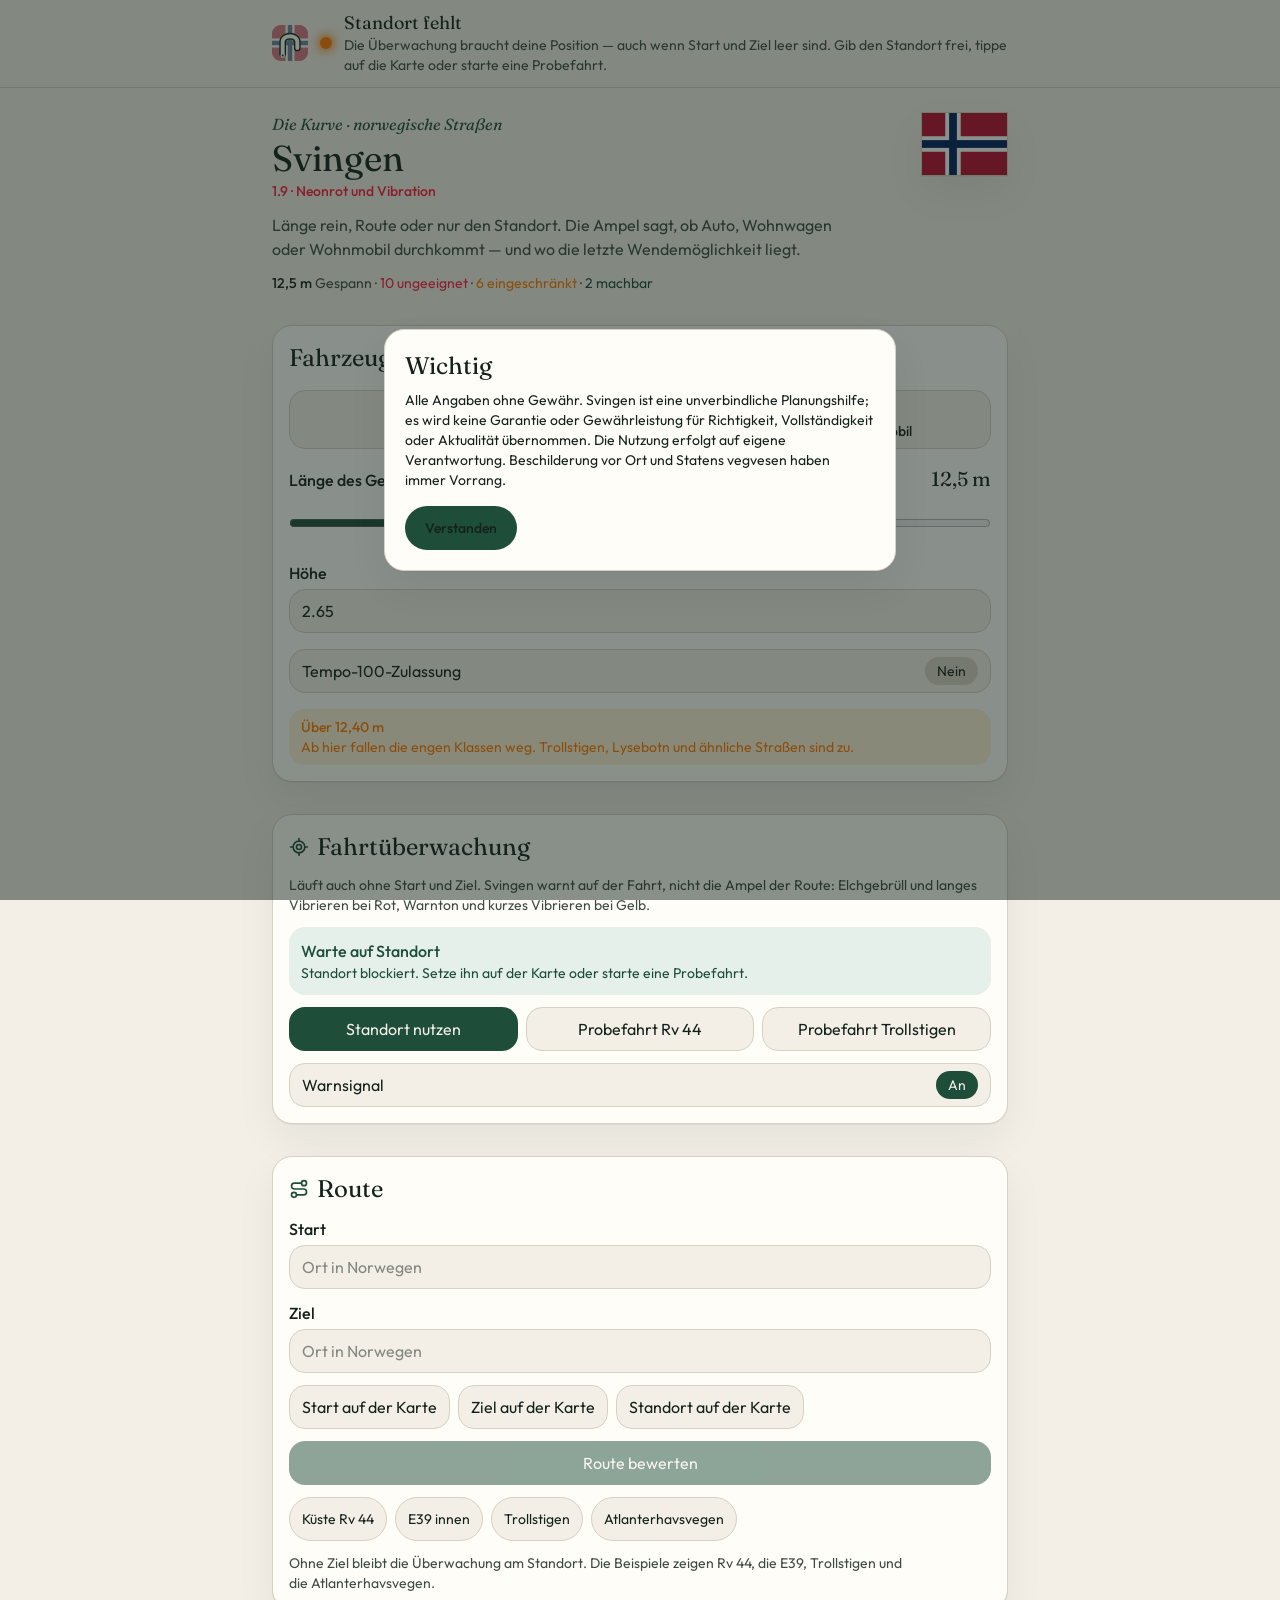
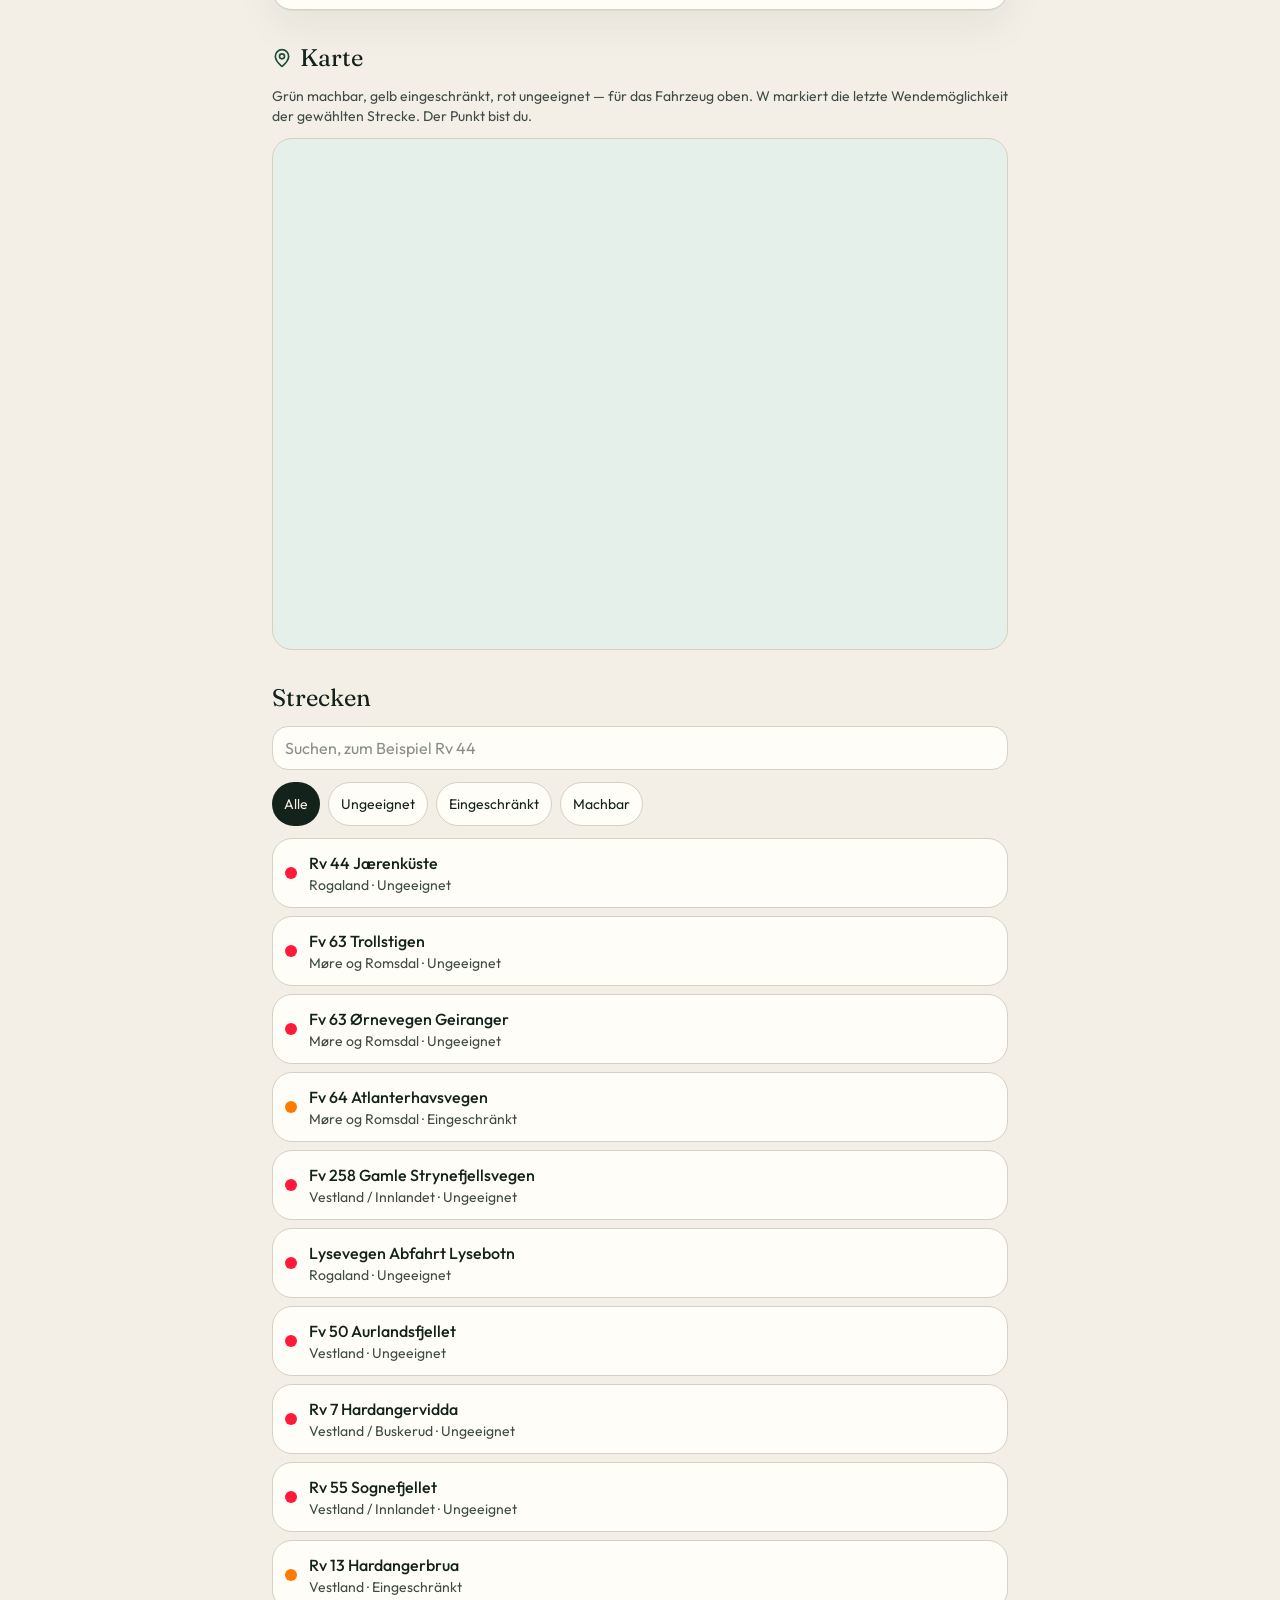
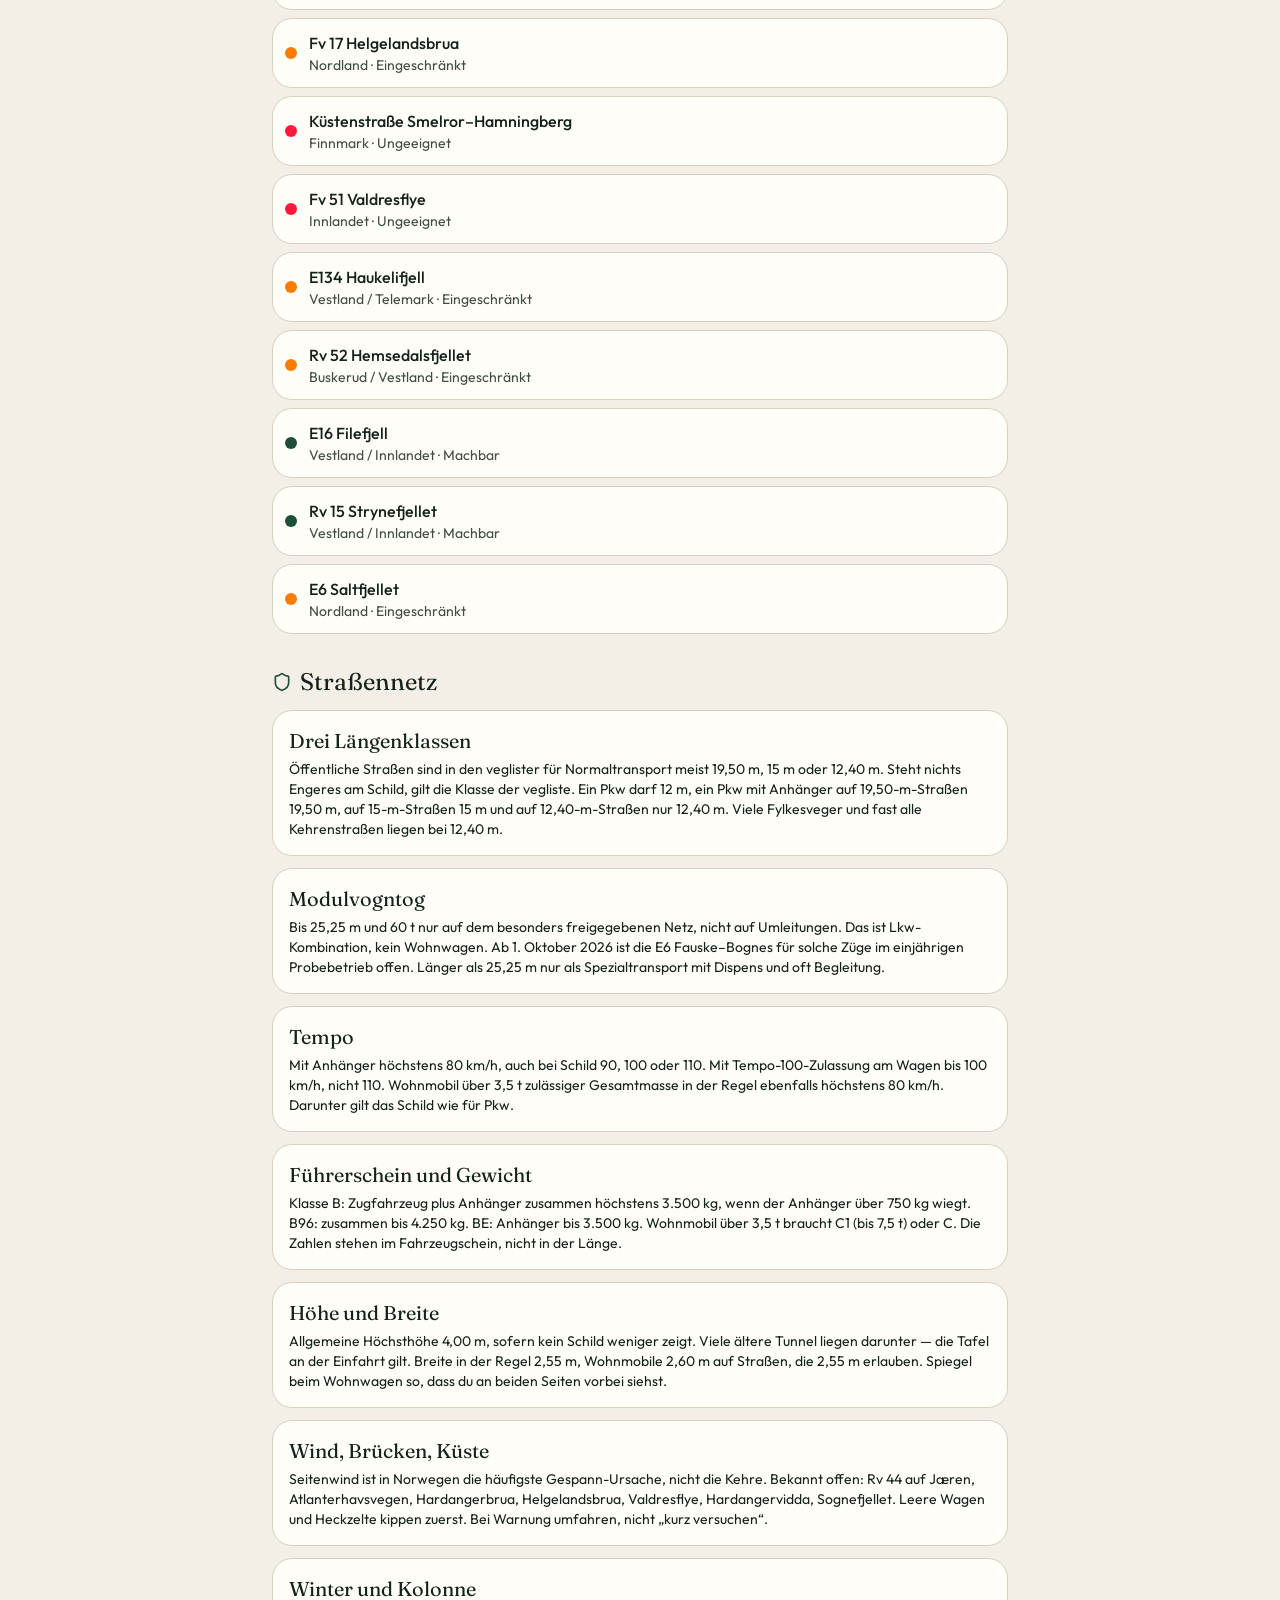
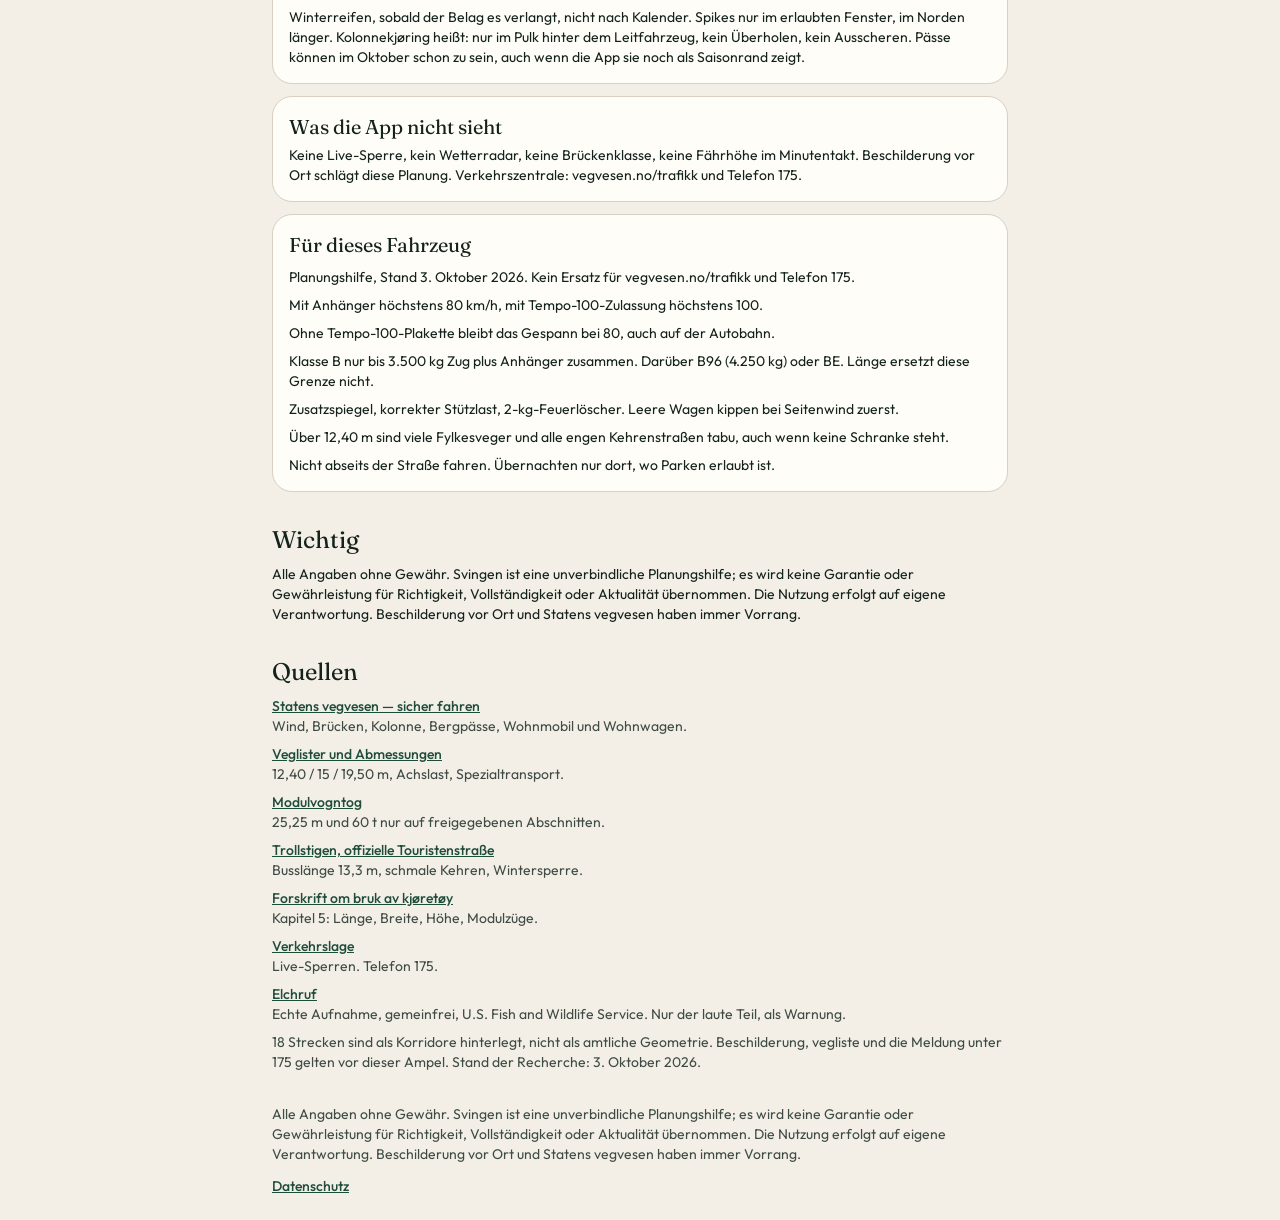
==== datenschutz/index.html @ a24d4e59 "Svingen web app mirror + assetlinks.json" ====
<!DOCTYPE html><html lang="de"><head><meta name="twitter:card" content="summary_large_image"><meta property="og:title" content="Svingen"><meta property="og:image" content="https://svingen.grok.me/og.jpg"><meta property="og:image:width" content="1200"><meta property="og:image:height" content="630"><meta charSet="utf-8"/><meta name="viewport" content="width=device-width, initial-scale=1, viewport-fit=cover"/><link rel="stylesheet" href="/assets/styles-BVD7fY9X.css" data-precedence="default"/><link rel="stylesheet" href="https://fonts.googleapis.com/css2?family=Fraunces:ital,opsz,wght@0,9..144,560;0,9..144,650;1,9..144,560&amp;family=Outfit:wght@400;500;600&amp;display=swap" data-precedence="default"/><title>Svingen — Norwegen mit Gespann</title><meta name="description" content="Machbarkeit, Sicherheit und letzte Wendemöglichkeit für Auto, Wohnwagen und Wohnmobil auf norwegischen Straßen."/><meta name="theme-color" content="#1e4d3a"/><meta name="mobile-web-app-capable" content="yes"/><meta name="apple-mobile-web-app-capable" content="yes"/><meta name="apple-mobile-web-app-title" content="Svingen"/><meta name="apple-mobile-web-app-status-bar-style" content="black-translucent"/><link rel="modulepreload" href="/assets/index-BoTQPSs4.js"/><link rel="modulepreload" href="/assets/rolldown-runtime-CbXtAM7H.js"/><link rel="modulepreload" href="/assets/datenschutz-B5nnrHVK.js"/><link rel="icon" type="image/svg+xml" href="/favicon.svg"/><link rel="manifest" href="/manifest.webmanifest"/><link rel="apple-touch-icon" href="/__grok/icon-180.png"/><link rel="preconnect" href="https://fonts.googleapis.com"/><link rel="preconnect" href="https://fonts.gstatic.com" crossorigin="anonymous"/><link rel="manifest" href="/__grok/manifest.webmanifest"><meta name="grok-project-id" content="01a1015c-43af-7f11-b6b1-55efab791518"><script src="https://grok.com/grok-app-builder/extensions.js" data-project-id="01a1015c-43af-7f11-b6b1-55efab791518" defer></script><meta property="grok:app_id" content="01a1015c-43af-7f11-b6b1-55efab791518"></head><body><!--$--><main class="mx-auto flex min-h-screen max-w-3xl flex-col gap-5 px-4 py-8 pb-[max(2rem,env(safe-area-inset-bottom))]"><p class="font-display text-spruce italic">Svingen</p><h1 class="font-display text-4xl">Datenschutz</h1><h2 class="font-display text-2xl">Verantwortlicher</h2><p>Martin Geffe<br/>An der Varreler Bäke 45a<br/>28259 Bremen<br/><a class="font-medium text-spruce underline" href="/cdn-cgi/l/email-protection#224f435a404b404750161662454f434b4e0c414d4f"><span class="__cf_email__" data-cfemail="7419150c161d1611064040341319151d185a171b19">[email&#160;protected]</span></a></p><h2 class="font-display text-2xl">Was verarbeitet wird</h2><p>Der Standort wird auf dem Gerät verarbeitet.</p><p>Beim Berechnen einer Route werden Start- und Zielkoordinaten an router.project-osrm.org gesendet. Suchbegriffe werden an nominatim.openstreetmap.org (OpenStreetMap Foundation) gesendet.</p><p>Kartenkacheln kommen von tile.openstreetmap.org, Schriften von Google Fonts. Das Hosting läuft über grok.me.</p><p>Einstellungen bleiben nur lokal im Browser. Ein Service Worker speichert App-Dateien für die Offline-Nutzung auf dem Gerät.</p><p>Es gibt keine Werbung und kein Tracking.</p><h2 class="font-display text-2xl">Deine Rechte</h2><p>Nach der DSGVO hast du ein Recht auf Auskunft und auf Löschung. Du kannst dich bei einer Aufsichtsbehörde beschweren.</p><section class="flex flex-col gap-2"><h2 class="font-display text-2xl">Wichtig</h2><p class="text-sm">Alle Angaben ohne Gewähr. Svingen ist eine unverbindliche Planungshilfe; es wird keine Garantie oder Gewährleistung für Richtigkeit, Vollständigkeit oder Aktualität übernommen. Die Nutzung erfolgt auf eigene Verantwortung. Beschilderung vor Ort und Statens vegvesen haben immer Vorrang.</p></section><p><a class="font-medium text-spruce underline" href="/">Zurück zu Svingen</a></p></main><!--/$--><footer class="mx-auto flex max-w-3xl flex-col gap-3 px-4 pt-2 pb-[max(1.5rem,env(safe-area-inset-bottom))]"><p class="text-sm text-muted">Alle Angaben ohne Gewähr. Svingen ist eine unverbindliche Planungshilfe; es wird keine Garantie oder Gewährleistung für Richtigkeit, Vollständigkeit oder Aktualität übernommen. Die Nutzung erfolgt auf eigene Verantwortung. Beschilderung vor Ort und Statens vegvesen haben immer Vorrang.</p><a class="text-sm font-medium text-spruce underline" href="/datenschutz">Datenschutz</a></footer><script data-cfasync="false" src="/cdn-cgi/scripts/5c5dd728/cloudflare-static/email-decode.min.js"></script><script data-tsr-stream-part="">(self.$R=self.$R||{})["tsr"]=[];self.$_TSR={h(){this.hydrated=!0,this.c()},e(){this.streamEnded=!0,this.c()},c(){this.hydrated&&this.streamEnded&&(delete self.$_TSR,delete self.$R.tsr)},p(e){this.initialized?e():this.buffer.push(e)},buffer:[]};$_TSR.router=($R=>$R[0]={manifest:$R[1]={routes:$R[2]={__root__:$R[3]={preloads:$R[4]=["/assets/index-BoTQPSs4.js","/assets/rolldown-runtime-CbXtAM7H.js"],scripts:$R[5]=[$R[6]={attrs:$R[7]={type:"module",async:!0,src:"/assets/index-BoTQPSs4.js"}}]},"/datenschutz":$R[8]={preloads:$R[9]=["/assets/datenschutz-B5nnrHVK.js"]}}},matches:$R[10]=[$R[11]={i:"__root__ ",u:1794748266990,s:"success",ssr:!0},$R[12]={i:" datenschutz datenschutz",u:1794748266990,s:"success",ssr:!0}]})($R["tsr"]);$_TSR.e();{let s=document.currentScript,p;while((p=s.previousElementSibling)&&p.hasAttribute('data-tsr-stream-part'))p.remove();s.remove()}</script><script type="module" async="" src="/assets/index-BoTQPSs4.js"></script><script>document.currentScript.remove();/*$tsr-stream-boundary*/</script></body></html>
---- assets/styles-BVD7fY9X.css ----
/*! tailwindcss v4.3.3 | MIT License | https://tailwindcss.com */
@layer properties{@supports (((-webkit-hyphens:none)) and (not (margin-trim:inline))) or ((-moz-orient:inline) and (not (color:rgb(from red r g b)))){*,:before,:after,::backdrop{--tw-scale-x:1;--tw-scale-y:1;--tw-scale-z:1;--tw-rotate-x:initial;--tw-rotate-y:initial;--tw-rotate-z:initial;--tw-skew-x:initial;--tw-skew-y:initial;--tw-space-y-reverse:0;--tw-border-style:solid;--tw-leading:initial;--tw-font-weight:initial;--tw-ordinal:initial;--tw-slashed-zero:initial;--tw-numeric-figure:initial;--tw-numeric-spacing:initial;--tw-numeric-fraction:initial;--tw-shadow:0 0 #0000;--tw-shadow-color:initial;--tw-shadow-alpha:100%;--tw-inset-shadow:0 0 #0000;--tw-inset-shadow-color:initial;--tw-inset-shadow-alpha:100%;--tw-ring-color:initial;--tw-ring-shadow:0 0 #0000;--tw-inset-ring-color:initial;--tw-inset-ring-shadow:0 0 #0000;--tw-ring-inset:initial;--tw-ring-offset-width:0px;--tw-ring-offset-color:#fff;--tw-ring-offset-shadow:0 0 #0000;--tw-outline-style:solid;--tw-blur:initial;--tw-brightness:initial;--tw-contrast:initial;--tw-grayscale:initial;--tw-hue-rotate:initial;--tw-invert:initial;--tw-opacity:initial;--tw-saturate:initial;--tw-sepia:initial;--tw-drop-shadow:initial;--tw-drop-shadow-color:initial;--tw-drop-shadow-alpha:100%;--tw-drop-shadow-size:initial;--tw-backdrop-blur:initial;--tw-backdrop-brightness:initial;--tw-backdrop-contrast:initial;--tw-backdrop-grayscale:initial;--tw-backdrop-hue-rotate:initial;--tw-backdrop-invert:initial;--tw-backdrop-opacity:initial;--tw-backdrop-saturate:initial;--tw-backdrop-sepia:initial;--tw-duration:initial;--tw-ease:initial;--tw-content:"";--tw-translate-x:0;--tw-translate-y:0;--tw-translate-z:0}}}@layer theme{:root,:host{--font-sans:"Outfit", "Avenir Next", "Segoe UI", sans-serif;--font-mono:ui-monospace, SFMono-Regular, Menlo, Monaco, Consolas, "Liberation Mono", "Courier New", monospace;--color-red-500:oklch(63.7% .237 25.331);--color-zinc-50:oklch(98.5% 0 none);--color-zinc-400:oklch(70.5% .015 286.067);--color-zinc-500:oklch(55.2% .016 285.938);--color-zinc-900:oklch(21% .006 285.885);--color-zinc-950:oklch(14.1% .005 285.823);--color-neutral-100:oklch(97% 0 none);--color-neutral-300:oklch(87% 0 none);--color-neutral-500:oklch(55.6% 0 none);--color-neutral-700:oklch(37.1% 0 none);--color-neutral-900:oklch(20.5% 0 none);--color-black:#000;--color-white:#fff;--spacing:.25rem;--container-sm:24rem;--container-md:28rem;--container-lg:32rem;--container-xl:36rem;--container-3xl:48rem;--text-xs:.75rem;--text-sm:.875rem;--text-sm--line-height:calc(1.25 / .875);--text-base:1rem;--text-base--line-height:calc(1.5 / 1);--text-lg:1.125rem;--text-lg--line-height:calc(1.75 / 1.125);--text-xl:1.25rem;--text-xl--line-height:calc(1.75 / 1.25);--text-2xl:1.5rem;--text-2xl--line-height:calc(2 / 1.5);--text-3xl:1.875rem;--text-3xl--line-height:calc(2.25 / 1.875);--text-4xl:2.25rem;--text-4xl--line-height:calc(2.5 / 2.25);--font-weight-normal:400;--font-weight-medium:500;--font-weight-semibold:600;--tracking-tight:-.025em;--leading-tight:1.25;--leading-snug:1.375;--leading-normal:1.5;--radius-xs:.125rem;--radius-sm:.25rem;--radius-md:.375rem;--radius-lg:.5rem;--radius-xl:.75rem;--radius-2xl:1rem;--ease-out:cubic-bezier(0, 0, .2, 1);--ease-in-out:cubic-bezier(.4, 0, .2, 1);--animate-pulse:pulse 2s cubic-bezier(.4, 0, .6, 1) infinite;--default-transition-duration:.15s;--default-transition-timing-function:cubic-bezier(.4, 0, .2, 1);--default-font-family:var(--font-sans);--default-mono-font-family:var(--font-mono);--color-bg:#f3efe6;--color-surface:#fffdf8;--color-ink:#14221c;--color-muted:#3e4c45;--color-line:#d7d0c3;--color-spruce:#1e4d3a;--color-spruce-soft:#e4f0e9;--color-amber:#ff7a00;--color-amber-soft:#fff1d6;--color-stop:#ff1a3c;--color-stop-soft:#ffe0e6;--color-flag-red:#ba0c2f;--color-flag-blue:#00205b;--color-flag-white:#fff;--font-display:"Fraunces", "Iowan Old Style", Georgia, serif;--radius-card:1.25rem}}@layer base{*,:after,:before,::backdrop{box-sizing:border-box;border:0 solid;margin:0;padding:0}::file-selector-button{box-sizing:border-box;border:0 solid;margin:0;padding:0}html,:host{-webkit-text-size-adjust:100%;tab-size:4;line-height:1.5;font-family:var(--default-font-family,-apple-system, BlinkMacSystemFont, "Segoe UI", Roboto, "Helvetica Neue", "Noto Sans", Arial, sans-serif, "Apple Color Emoji", "Segoe UI Emoji", "Segoe UI Symbol", "Noto Color Emoji");font-feature-settings:var(--default-font-feature-settings,normal);font-variation-settings:var(--default-font-variation-settings,normal);-webkit-tap-highlight-color:transparent}hr{height:0;color:inherit;border-top-width:1px}abbr:where([title]){-webkit-text-decoration:underline dotted;text-decoration:underline dotted}h1,h2,h3,h4,h5,h6{font-size:inherit;font-weight:inherit}a{color:inherit;-webkit-text-decoration:inherit;-webkit-text-decoration:inherit;-webkit-text-decoration:inherit;-webkit-text-decoration:inherit;text-decoration:inherit}b,strong{font-weight:bolder}code,kbd,samp,pre{font-family:var(--default-mono-font-family,ui-monospace, SFMono-Regular, Menlo, Monaco, Consolas, "Liberation Mono", "Courier New", monospace);font-feature-settings:var(--default-mono-font-feature-settings,normal);font-variation-settings:var(--default-mono-font-variation-settings,normal);font-size:1em}small{font-size:80%}sub,sup{vertical-align:baseline;font-size:75%;line-height:0;position:relative}sub{bottom:-.25em}sup{top:-.5em}table{text-indent:0;border-color:inherit;border-collapse:collapse}:-moz-focusring:where(:not(iframe)){outline:auto}progress{vertical-align:baseline}summary{display:list-item}ol,ul,menu{list-style:none}img,svg,video,canvas,audio,iframe,embed,object{vertical-align:middle;display:block}img,video{max-width:100%;height:auto}button,input,select,optgroup,textarea{font:inherit;font-feature-settings:inherit;font-variation-settings:inherit;letter-spacing:inherit;color:inherit;opacity:1;background-color:#0000;border-radius:0}::file-selector-button{font:inherit;font-feature-settings:inherit;font-variation-settings:inherit;letter-spacing:inherit;color:inherit;opacity:1;background-color:#0000;border-radius:0}:where(select:is([multiple],[size])) optgroup{font-weight:bolder}:where(select:is([multiple],[size])) optgroup option{padding-inline-start:20px}::file-selector-button{margin-inline-end:4px}::placeholder{opacity:1}@supports (not ((-webkit-appearance:-apple-pay-button))) or (contain-intrinsic-size:1px){::placeholder{color:currentColor}@supports (color:color-mix(in lab, red, red)){::placeholder{color:color-mix(in oklab, currentcolor 50%, transparent)}}}textarea{resize:vertical}::-webkit-search-decoration{-webkit-appearance:none}::-webkit-date-and-time-value{min-height:1lh;text-align:inherit}::-webkit-datetime-edit{display:inline-flex}::-webkit-datetime-edit-fields-wrapper{padding:0}::-webkit-datetime-edit{padding-block:0}::-webkit-datetime-edit-year-field{padding-block:0}::-webkit-datetime-edit-month-field{padding-block:0}::-webkit-datetime-edit-day-field{padding-block:0}::-webkit-datetime-edit-hour-field{padding-block:0}::-webkit-datetime-edit-minute-field{padding-block:0}::-webkit-datetime-edit-second-field{padding-block:0}::-webkit-datetime-edit-millisecond-field{padding-block:0}::-webkit-datetime-edit-meridiem-field{padding-block:0}::-webkit-calendar-picker-indicator{line-height:1}:-moz-ui-invalid{box-shadow:none}button,input:where([type=button],[type=reset],[type=submit]){appearance:button}::file-selector-button{appearance:button}::-webkit-inner-spin-button{height:auto}::-webkit-outer-spin-button{height:auto}[hidden]:where(:not([hidden=until-found])){display:none!important}html{-webkit-font-smoothing:antialiased;-moz-osx-font-smoothing:grayscale}body{background:var(--color-bg);min-height:100vh;color:var(--color-ink);font-family:var(--font-sans);margin:0;line-height:1.5}button:not(:disabled),[role=button]:not(:disabled){cursor:pointer}input,select,textarea{font-size:1rem}input[type=range]{width:100%;height:2.75rem;accent-color:var(--color-spruce);touch-action:none}button,a,input,[role=button]{touch-action:manipulation}:focus-visible{outline:2px solid var(--color-spruce);outline-offset:2px}h1,h2,h3{text-wrap:balance}p{text-wrap:pretty}}@layer components{.map-frame{height:min(68dvh,30rem)}.leaflet-container{background:var(--color-spruce-soft);z-index:0;width:100%;height:100%;font-family:inherit}.leaflet-container img,.leaflet-container canvas{max-width:none!important}.leaflet-div-icon.turn-wrap{background:0 0;border:none}.turn-pin{background:var(--color-ink);width:1.75rem;height:1.75rem;color:var(--color-bg);border:2px solid var(--color-surface);border-radius:999px;place-items:center;font-size:.7rem;font-weight:600;display:grid}.leaflet-control-zoom a{width:2.75rem!important;height:2.75rem!important;font-size:1.35rem!important;line-height:2.75rem!important}.leaflet-control-attribution{font-size:.65rem!important}.map-frame.leaflet-container{height:min(68dvh,30rem)}}@layer utilities{.collapse{visibility:collapse}.invisible{visibility:hidden}.visible{visibility:visible}.absolute{position:absolute}.fixed{position:fixed}.relative{position:relative}.static{position:static}.sticky{position:sticky}.inset-0{inset:0}.top-0{top:0}.top-full{top:100%}.right-1{right:var(--spacing)}.right-2{right:calc(var(--spacing) * 2)}.right-3{right:calc(var(--spacing) * 3)}.right-4{right:calc(var(--spacing) * 4)}.left-1{left:var(--spacing)}.left-2{left:calc(var(--spacing) * 2)}.left-3{left:calc(var(--spacing) * 3)}.left-4{left:calc(var(--spacing) * 4)}.z-20{z-index:20}.z-30{z-index:30}.z-50{z-index:50}.container{width:100%}@media (width>=40rem){.container{max-width:40rem}}@media (width>=48rem){.container{max-width:48rem}}@media (width>=64rem){.container{max-width:64rem}}@media (width>=80rem){.container{max-width:80rem}}@media (width>=96rem){.container{max-width:96rem}}.mx-auto{margin-inline:auto}.mt-1{margin-top:var(--spacing)}.mt-2{margin-top:calc(var(--spacing) * 2)}.mt-4{margin-top:calc(var(--spacing) * 4)}.ml-px{margin-left:1px}.line-clamp-4{-webkit-line-clamp:4;-webkit-box-orient:vertical;display:-webkit-box;overflow:hidden}.block{display:block}.flex{display:flex}.grid{display:grid}.hidden{display:none}.inline{display:inline}.inline-block{display:inline-block}.inline-flex{display:inline-flex}.table{display:table}.size-3{width:calc(var(--spacing) * 3);height:calc(var(--spacing) * 3)}.size-5{width:calc(var(--spacing) * 5);height:calc(var(--spacing) * 5)}.size-8{width:calc(var(--spacing) * 8);height:calc(var(--spacing) * 8)}.size-10{width:calc(var(--spacing) * 10);height:calc(var(--spacing) * 10)}.h-8{height:calc(var(--spacing) * 8)}.h-12{height:calc(var(--spacing) * 12)}.min-h-11{min-height:calc(var(--spacing) * 11)}.min-h-12{min-height:calc(var(--spacing) * 12)}.min-h-screen{min-height:100vh}.w-8{width:calc(var(--spacing) * 8)}.w-auto{width:auto}.w-fit{width:fit-content}.w-full{width:100%}.max-w-3xl{max-width:var(--container-3xl)}.max-w-lg{max-width:var(--container-lg)}.max-w-md{max-width:var(--container-md)}.max-w-sm{max-width:var(--container-sm)}.max-w-xl{max-width:var(--container-xl)}.min-w-0{min-width:0}.flex-1{flex:1}.shrink{flex-shrink:1}.shrink-0{flex-shrink:0}.scale-100{--tw-scale-x:100%;--tw-scale-y:100%;--tw-scale-z:100%;scale:var(--tw-scale-x) var(--tw-scale-y)}.scale-\[0\.25\]{scale:.25}.transform{transform:var(--tw-rotate-x,) var(--tw-rotate-y,) var(--tw-rotate-z,) var(--tw-skew-x,) var(--tw-skew-y,)}.animate-pulse{animation:var(--animate-pulse)}.cursor-pointer{cursor:pointer}.resize{resize:both}.grid-cols-1{grid-template-columns:repeat(1,minmax(0,1fr))}.grid-cols-3{grid-template-columns:repeat(3,minmax(0,1fr))}.flex-col{flex-direction:column}.flex-wrap{flex-wrap:wrap}.place-items-center{place-items:center}.items-baseline{align-items:baseline}.items-center{align-items:center}.items-end{align-items:flex-end}.items-start{align-items:flex-start}.justify-between{justify-content:space-between}.justify-center{justify-content:center}.gap-1{gap:var(--spacing)}.gap-2{gap:calc(var(--spacing) * 2)}.gap-3{gap:calc(var(--spacing) * 3)}.gap-4{gap:calc(var(--spacing) * 4)}.gap-5{gap:calc(var(--spacing) * 5)}.gap-6{gap:calc(var(--spacing) * 6)}:where(.space-y-3>:not(:last-child)){--tw-space-y-reverse:0;margin-block-start:calc(calc(var(--spacing) * 3) * var(--tw-space-y-reverse));margin-block-end:calc(calc(var(--spacing) * 3) * calc(1 - var(--tw-space-y-reverse)))}.truncate{text-overflow:ellipsis;white-space:nowrap;overflow:hidden}.overflow-hidden{overflow:hidden}.rounded{border-radius:.25rem}.rounded-2xl{border-radius:var(--radius-2xl)}.rounded-card{border-radius:var(--radius-card)}.rounded-full{border-radius:2147483647px}.rounded-lg{border-radius:var(--radius-lg)}.rounded-md{border-radius:var(--radius-md)}.rounded-xl{border-radius:var(--radius-xl)}.border{border-style:var(--tw-border-style);border-width:1px}.border-t{border-top-style:var(--tw-border-style);border-top-width:1px}.border-b{border-bottom-style:var(--tw-border-style);border-bottom-width:1px}.border-line{border-color:var(--color-line)}.border-neutral-300{border-color:var(--color-neutral-300)}.border-spruce{border-color:var(--color-spruce)}.bg-amber{background-color:var(--color-amber)}.bg-amber-soft{background-color:var(--color-amber-soft)}.bg-bg{background-color:var(--color-bg)}.bg-bg\/95{background-color:#f3efe6f2}@supports (color:color-mix(in lab, red, red)){.bg-bg\/95{background-color:color-mix(in oklab, var(--color-bg) 95%, transparent)}}.bg-black{background-color:var(--color-black)}.bg-black\/10{background-color:#0000001a}@supports (color:color-mix(in lab, red, red)){.bg-black\/10{background-color:color-mix(in oklab, var(--color-black) 10%, transparent)}}.bg-ink{background-color:var(--color-ink)}.bg-ink\/50{background-color:#14221c80}@supports (color:color-mix(in lab, red, red)){.bg-ink\/50{background-color:color-mix(in oklab, var(--color-ink) 50%, transparent)}}.bg-line{background-color:var(--color-line)}.bg-spruce{background-color:var(--color-spruce)}.bg-spruce-soft{background-color:var(--color-spruce-soft)}.bg-stop{background-color:var(--color-stop)}.bg-stop-soft{background-color:var(--color-stop-soft)}.bg-surface{background-color:var(--color-surface)}.bg-zinc-50{background-color:var(--color-zinc-50)}.fill-flag-blue{fill:var(--color-flag-blue)}.fill-flag-red{fill:var(--color-flag-red)}.fill-flag-white{fill:var(--color-flag-white)}.object-cover{object-fit:cover}.p-2{padding:calc(var(--spacing) * 2)}.p-3{padding:calc(var(--spacing) * 3)}.p-4{padding:calc(var(--spacing) * 4)}.p-5{padding:calc(var(--spacing) * 5)}.p-6{padding:calc(var(--spacing) * 6)}.p-8{padding:calc(var(--spacing) * 8)}.p-\[16px\]{padding:16px}.px-1\.5{padding-inline:calc(var(--spacing) * 1.5)}.px-3{padding-inline:calc(var(--spacing) * 3)}.px-4{padding-inline:calc(var(--spacing) * 4)}.px-5{padding-inline:calc(var(--spacing) * 5)}.px-6{padding-inline:calc(var(--spacing) * 6)}.py-1{padding-block:var(--spacing)}.py-2{padding-block:calc(var(--spacing) * 2)}.py-2\.5{padding-block:calc(var(--spacing) * 2.5)}.py-3{padding-block:calc(var(--spacing) * 3)}.py-5{padding-block:calc(var(--spacing) * 5)}.py-8{padding-block:calc(var(--spacing) * 8)}.pt-2{padding-top:calc(var(--spacing) * 2)}.pt-\[env\(safe-area-inset-top\)\]{padding-top:env(safe-area-inset-top)}.pr-3\.5{padding-right:calc(var(--spacing) * 3.5)}.pb-3{padding-bottom:calc(var(--spacing) * 3)}.pb-\[max\(1\.5rem\,env\(safe-area-inset-bottom\)\)\]{padding-bottom:max(1.5rem, env(safe-area-inset-bottom))}.pb-\[max\(2rem\,env\(safe-area-inset-bottom\)\)\]{padding-bottom:max(2rem, env(safe-area-inset-bottom))}.pl-4{padding-left:calc(var(--spacing) * 4)}.text-center{text-align:center}.text-left{text-align:left}.font-display{font-family:var(--font-display)}.text-2xl{font-size:var(--text-2xl);line-height:var(--tw-leading,var(--text-2xl--line-height))}.text-3xl{font-size:var(--text-3xl);line-height:var(--tw-leading,var(--text-3xl--line-height))}.text-4xl{font-size:var(--text-4xl);line-height:var(--tw-leading,var(--text-4xl--line-height))}.text-base{font-size:var(--text-base);line-height:var(--tw-leading,var(--text-base--line-height))}.text-lg{font-size:var(--text-lg);line-height:var(--tw-leading,var(--text-lg--line-height))}.text-sm{font-size:var(--text-sm);line-height:var(--tw-leading,var(--text-sm--line-height))}.text-xl{font-size:var(--text-xl);line-height:var(--tw-leading,var(--text-xl--line-height))}.text-\[13px\]{font-size:13px}.leading-none{--tw-leading:1;line-height:1}.leading-tight{--tw-leading:var(--leading-tight);line-height:var(--leading-tight)}.font-medium{--tw-font-weight:var(--font-weight-medium);font-weight:var(--font-weight-medium)}.font-normal{--tw-font-weight:var(--font-weight-normal);font-weight:var(--font-weight-normal)}.font-semibold{--tw-font-weight:var(--font-weight-semibold);font-weight:var(--font-weight-semibold)}.text-balance{text-wrap:balance}.text-wrap{text-wrap:wrap}.break-words{overflow-wrap:break-word}.text-amber{color:var(--color-amber)}.text-bg{color:var(--color-bg)}.text-ink{color:var(--color-ink)}.text-muted{color:var(--color-muted)}.text-neutral-500{color:var(--color-neutral-500)}.text-red-500{color:var(--color-red-500)}.text-spruce{color:var(--color-spruce)}.text-stop{color:var(--color-stop)}.text-white{color:var(--color-white)}.text-zinc-500{color:var(--color-zinc-500)}.text-zinc-900{color:var(--color-zinc-900)}.lowercase{text-transform:lowercase}.uppercase{text-transform:uppercase}.italic{font-style:italic}.tabular-nums{--tw-numeric-spacing:tabular-nums;font-variant-numeric:var(--tw-ordinal,) var(--tw-slashed-zero,) var(--tw-numeric-figure,) var(--tw-numeric-spacing,) var(--tw-numeric-fraction,)}.underline{text-decoration-line:underline}.underline-offset-4{text-underline-offset:4px}.antialiased{-webkit-font-smoothing:antialiased;-moz-osx-font-smoothing:grayscale}.opacity-0{opacity:0}.opacity-40{opacity:.4}.opacity-70{opacity:.7}.opacity-100{opacity:1}.shadow{--tw-shadow:0 1px 3px 0 var(--tw-shadow-color,#0000001a), 0 1px 2px -1px var(--tw-shadow-color,#0000001a);box-shadow:var(--tw-inset-shadow), var(--tw-inset-ring-shadow), var(--tw-ring-offset-shadow), var(--tw-ring-shadow), var(--tw-shadow)}.shadow-card{--tw-shadow:0 1px 0 var(--tw-shadow-color,#14221c0d), 0 16px 40px var(--tw-shadow-color,#14221c0f);box-shadow:var(--tw-inset-shadow), var(--tw-inset-ring-shadow), var(--tw-ring-offset-shadow), var(--tw-ring-shadow), var(--tw-shadow)}.ring{--tw-ring-shadow:var(--tw-ring-inset,) 0 0 0 calc(1px + var(--tw-ring-offset-width)) var(--tw-ring-color,currentcolor);box-shadow:var(--tw-inset-shadow), var(--tw-inset-ring-shadow), var(--tw-ring-offset-shadow), var(--tw-ring-shadow), var(--tw-shadow)}.ring-2{--tw-ring-shadow:var(--tw-ring-inset,) 0 0 0 calc(2px + var(--tw-ring-offset-width)) var(--tw-ring-color,currentcolor);box-shadow:var(--tw-inset-shadow), var(--tw-inset-ring-shadow), var(--tw-ring-offset-shadow), var(--tw-ring-shadow), var(--tw-shadow)}.ring-spruce{--tw-ring-color:var(--color-spruce)}.outline,.outline-1{outline-style:var(--tw-outline-style);outline-width:1px}.-outline-offset-1{outline-offset:calc(1px * -1)}.outline-black\/10{outline-color:#0000001a}@supports (color:color-mix(in lab, red, red)){.outline-black\/10{outline-color:color-mix(in oklab, var(--color-black) 10%, transparent)}}.blur{--tw-blur:blur(8px);filter:var(--tw-blur,) var(--tw-brightness,) var(--tw-contrast,) var(--tw-grayscale,) var(--tw-hue-rotate,) var(--tw-invert,) var(--tw-saturate,) var(--tw-sepia,) var(--tw-drop-shadow,)}.blur-\[4px\]{--tw-blur:blur(4px);filter:var(--tw-blur,) var(--tw-brightness,) var(--tw-contrast,) var(--tw-grayscale,) var(--tw-hue-rotate,) var(--tw-invert,) var(--tw-saturate,) var(--tw-sepia,) var(--tw-drop-shadow,)}.blur-none{--tw-blur: ;filter:var(--tw-blur,) var(--tw-brightness,) var(--tw-contrast,) var(--tw-grayscale,) var(--tw-hue-rotate,) var(--tw-invert,) var(--tw-saturate,) var(--tw-sepia,) var(--tw-drop-shadow,)}.grayscale{--tw-grayscale:grayscale(100%);filter:var(--tw-blur,) var(--tw-brightness,) var(--tw-contrast,) var(--tw-grayscale,) var(--tw-hue-rotate,) var(--tw-invert,) var(--tw-saturate,) var(--tw-sepia,) var(--tw-drop-shadow,)}.invert{--tw-invert:invert(100%);filter:var(--tw-blur,) var(--tw-brightness,) var(--tw-contrast,) var(--tw-grayscale,) var(--tw-hue-rotate,) var(--tw-invert,) var(--tw-saturate,) var(--tw-sepia,) var(--tw-drop-shadow,)}.sepia{--tw-sepia:sepia(100%);filter:var(--tw-blur,) var(--tw-brightness,) var(--tw-contrast,) var(--tw-grayscale,) var(--tw-hue-rotate,) var(--tw-invert,) var(--tw-saturate,) var(--tw-sepia,) var(--tw-drop-shadow,)}.filter{filter:var(--tw-blur,) var(--tw-brightness,) var(--tw-contrast,) var(--tw-grayscale,) var(--tw-hue-rotate,) var(--tw-invert,) var(--tw-saturate,) var(--tw-sepia,) var(--tw-drop-shadow,)}.filter\!{filter:var(--tw-blur,) var(--tw-brightness,) var(--tw-contrast,) var(--tw-grayscale,) var(--tw-hue-rotate,) var(--tw-invert,) var(--tw-saturate,) var(--tw-sepia,) var(--tw-drop-shadow,)!important}.backdrop-blur{--tw-backdrop-blur:blur(8px);-webkit-backdrop-filter:var(--tw-backdrop-blur,) var(--tw-backdrop-brightness,) var(--tw-backdrop-contrast,) var(--tw-backdrop-grayscale,) var(--tw-backdrop-hue-rotate,) var(--tw-backdrop-invert,) var(--tw-backdrop-opacity,) var(--tw-backdrop-saturate,) var(--tw-backdrop-sepia,);backdrop-filter:var(--tw-backdrop-blur,) var(--tw-backdrop-brightness,) var(--tw-backdrop-contrast,) var(--tw-backdrop-grayscale,) var(--tw-backdrop-hue-rotate,) var(--tw-backdrop-invert,) var(--tw-backdrop-opacity,) var(--tw-backdrop-saturate,) var(--tw-backdrop-sepia,)}.transition{transition-property:color,background-color,border-color,outline-color,text-decoration-color,fill,stroke,--tw-gradient-from,--tw-gradient-via,--tw-gradient-to,opacity,box-shadow,transform,translate,scale,rotate,filter,-webkit-backdrop-filter,backdrop-filter,display,content-visibility,overlay,pointer-events;transition-timing-function:var(--tw-ease,var(--default-transition-timing-function));transition-duration:var(--tw-duration,var(--default-transition-duration))}.transition-\[box-shadow\]{transition-property:box-shadow;transition-timing-function:var(--tw-ease,var(--default-transition-timing-function));transition-duration:var(--tw-duration,var(--default-transition-duration))}.transition-\[opacity\,filter\,scale\]{transition-property:opacity,filter,scale;transition-timing-function:var(--tw-ease,var(--default-transition-timing-function));transition-duration:var(--tw-duration,var(--default-transition-duration))}.transition-\[scale\,background-color\]{transition-property:scale,background-color;transition-timing-function:var(--tw-ease,var(--default-transition-timing-function));transition-duration:var(--tw-duration,var(--default-transition-duration))}.transition-\[scale\,opacity\,filter\]{transition-property:scale,opacity,filter;transition-timing-function:var(--tw-ease,var(--default-transition-timing-function));transition-duration:var(--tw-duration,var(--default-transition-duration))}.transition-transform{transition-property:transform,translate,scale,rotate;transition-timing-function:var(--tw-ease,var(--default-transition-timing-function));transition-duration:var(--tw-duration,var(--default-transition-duration))}.duration-150{--tw-duration:.15s;transition-duration:.15s}.duration-300{--tw-duration:.3s;transition-duration:.3s}.ease-\[cubic-bezier\(0\.2\,0\,0\,1\)\]{--tw-ease:cubic-bezier(.2,0,0,1);transition-timing-function:cubic-bezier(.2,0,0,1)}.ease-out{--tw-ease:var(--ease-out);transition-timing-function:var(--ease-out)}.after\:absolute:after{content:var(--tw-content);position:absolute}.after\:top-1\/2:after{content:var(--tw-content);top:50%}.after\:left-1\/2:after{content:var(--tw-content);left:50%}.after\:size-10:after{content:var(--tw-content);width:calc(var(--spacing) * 10);height:calc(var(--spacing) * 10)}.after\:-translate-1\/2:after{content:var(--tw-content);--tw-translate-x:calc(calc(1 / 2 * 100%) * -1);--tw-translate-y:calc(calc(1 / 2 * 100%) * -1);translate:var(--tw-translate-x) var(--tw-translate-y)}@media (hover:hover){.hover\:bg-neutral-100:hover{background-color:var(--color-neutral-100)}.hover\:bg-spruce-soft:hover{background-color:var(--color-spruce-soft)}.hover\:underline:hover{text-decoration-line:underline}}.active\:scale-\[0\.96\]:active,.active\:not-disabled\:scale-\[0\.96\]:active:not(:disabled){scale:.96}.disabled\:cursor-wait:disabled{cursor:wait}.disabled\:no-underline:disabled{text-decoration-line:none}.disabled\:opacity-50:disabled{opacity:.5}@media (width>=40rem){.sm\:line-clamp-2{-webkit-line-clamp:2;-webkit-box-orient:vertical;display:-webkit-box;overflow:hidden}.sm\:size-9{width:calc(var(--spacing) * 9);height:calc(var(--spacing) * 9)}.sm\:h-16{height:calc(var(--spacing) * 16)}.sm\:grid-cols-3{grid-template-columns:repeat(3,minmax(0,1fr))}.sm\:items-center{align-items:center}.sm\:gap-8{gap:calc(var(--spacing) * 8)}.sm\:py-3{padding-block:calc(var(--spacing) * 3)}.sm\:py-6{padding-block:calc(var(--spacing) * 6)}.sm\:text-4xl{font-size:var(--text-4xl);line-height:var(--tw-leading,var(--text-4xl--line-height))}.sm\:text-lg{font-size:var(--text-lg);line-height:var(--tw-leading,var(--text-lg--line-height))}}@media (prefers-color-scheme:dark){.dark\:border-neutral-700{border-color:var(--color-neutral-700)}.dark\:bg-white\/20{background-color:#fff3}@supports (color:color-mix(in lab, red, red)){.dark\:bg-white\/20{background-color:color-mix(in oklab, var(--color-white) 20%, transparent)}}.dark\:bg-zinc-950{background-color:var(--color-zinc-950)}.dark\:text-zinc-50{color:var(--color-zinc-50)}.dark\:text-zinc-400{color:var(--color-zinc-400)}.dark\:outline-white\/10{outline-color:#ffffff1a}@supports (color:color-mix(in lab, red, red)){.dark\:outline-white\/10{outline-color:color-mix(in oklab, var(--color-white) 10%, transparent)}}@media (hover:hover){.dark\:hover\:bg-neutral-900:hover{background-color:var(--color-neutral-900)}}}}@media (width>=768px){.map-frame,.map-frame.leaflet-container{height:32rem}}@media (prefers-reduced-motion:reduce){.live-alert{animation:none!important}}@keyframes live-pulse{0%,to{box-shadow:0 0 #ff1a3cd9,0 0 10px 2px #ff1a3ce6}50%{box-shadow:0 0 0 10px #ff1a3c00,0 0 18px 4px #ff284659}}.live-alert{animation:.85s ease-in-out infinite live-pulse}.live-caution{box-shadow:0 0 10px 2px #ff7a00d9}@property --tw-scale-x{syntax:"*";inherits:false;initial-value:1}@property --tw-scale-y{syntax:"*";inherits:false;initial-value:1}@property --tw-scale-z{syntax:"*";inherits:false;initial-value:1}@property --tw-rotate-x{syntax:"*";inherits:false}@property --tw-rotate-y{syntax:"*";inherits:false}@property --tw-rotate-z{syntax:"*";inherits:false}@property --tw-skew-x{syntax:"*";inherits:false}@property --tw-skew-y{syntax:"*";inherits:false}@property --tw-space-y-reverse{syntax:"*";inherits:false;initial-value:0}@property --tw-border-style{syntax:"*";inherits:false;initial-value:solid}@property --tw-leading{syntax:"*";inherits:false}@property --tw-font-weight{syntax:"*";inherits:false}@property --tw-ordinal{syntax:"*";inherits:false}@property --tw-slashed-zero{syntax:"*";inherits:false}@property --tw-numeric-figure{syntax:"*";inherits:false}@property --tw-numeric-spacing{syntax:"*";inherits:false}@property --tw-numeric-fraction{syntax:"*";inherits:false}@property --tw-shadow{syntax:"*";inherits:false;initial-value:0 0 #0000}@property --tw-shadow-color{syntax:"*";inherits:false}@property --tw-shadow-alpha{syntax:"<percentage>";inherits:false;initial-value:100%}@property --tw-inset-shadow{syntax:"*";inherits:false;initial-value:0 0 #0000}@property --tw-inset-shadow-color{syntax:"*";inherits:false}@property --tw-inset-shadow-alpha{syntax:"<percentage>";inherits:false;initial-value:100%}@property --tw-ring-color{syntax:"*";inherits:false}@property --tw-ring-shadow{syntax:"*";inherits:false;initial-value:0 0 #0000}@property --tw-inset-ring-color{syntax:"*";inherits:false}@property --tw-inset-ring-shadow{syntax:"*";inherits:false;initial-value:0 0 #0000}@property --tw-ring-inset{syntax:"*";inherits:false}@property --tw-ring-offset-width{syntax:"<length>";inherits:false;initial-value:0}@property --tw-ring-offset-color{syntax:"*";inherits:false;initial-value:#fff}@property --tw-ring-offset-shadow{syntax:"*";inherits:false;initial-value:0 0 #0000}@property --tw-outline-style{syntax:"*";inherits:false;initial-value:solid}@property --tw-blur{syntax:"*";inherits:false}@property --tw-brightness{syntax:"*";inherits:false}@property --tw-contrast{syntax:"*";inherits:false}@property --tw-grayscale{syntax:"*";inherits:false}@property --tw-hue-rotate{syntax:"*";inherits:false}@property --tw-invert{syntax:"*";inherits:false}@property --tw-opacity{syntax:"*";inherits:false}@property --tw-saturate{syntax:"*";inherits:false}@property --tw-sepia{syntax:"*";inherits:false}@property --tw-drop-shadow{syntax:"*";inherits:false}@property --tw-drop-shadow-color{syntax:"*";inherits:false}@property --tw-drop-shadow-alpha{syntax:"<percentage>";inherits:false;initial-value:100%}@property --tw-drop-shadow-size{syntax:"*";inherits:false}@property --tw-backdrop-blur{syntax:"*";inherits:false}@property --tw-backdrop-brightness{syntax:"*";inherits:false}@property --tw-backdrop-contrast{syntax:"*";inherits:false}@property --tw-backdrop-grayscale{syntax:"*";inherits:false}@property --tw-backdrop-hue-rotate{syntax:"*";inherits:false}@property --tw-backdrop-invert{syntax:"*";inherits:false}@property --tw-backdrop-opacity{syntax:"*";inherits:false}@property --tw-backdrop-saturate{syntax:"*";inherits:false}@property --tw-backdrop-sepia{syntax:"*";inherits:false}@property --tw-duration{syntax:"*";inherits:false}@property --tw-ease{syntax:"*";inherits:false}@property --tw-content{syntax:"*";inherits:false;initial-value:""}@property --tw-translate-x{syntax:"*";inherits:false;initial-value:0}@property --tw-translate-y{syntax:"*";inherits:false;initial-value:0}@property --tw-translate-z{syntax:"*";inherits:false;initial-value:0}@keyframes pulse{50%{opacity:.5}}
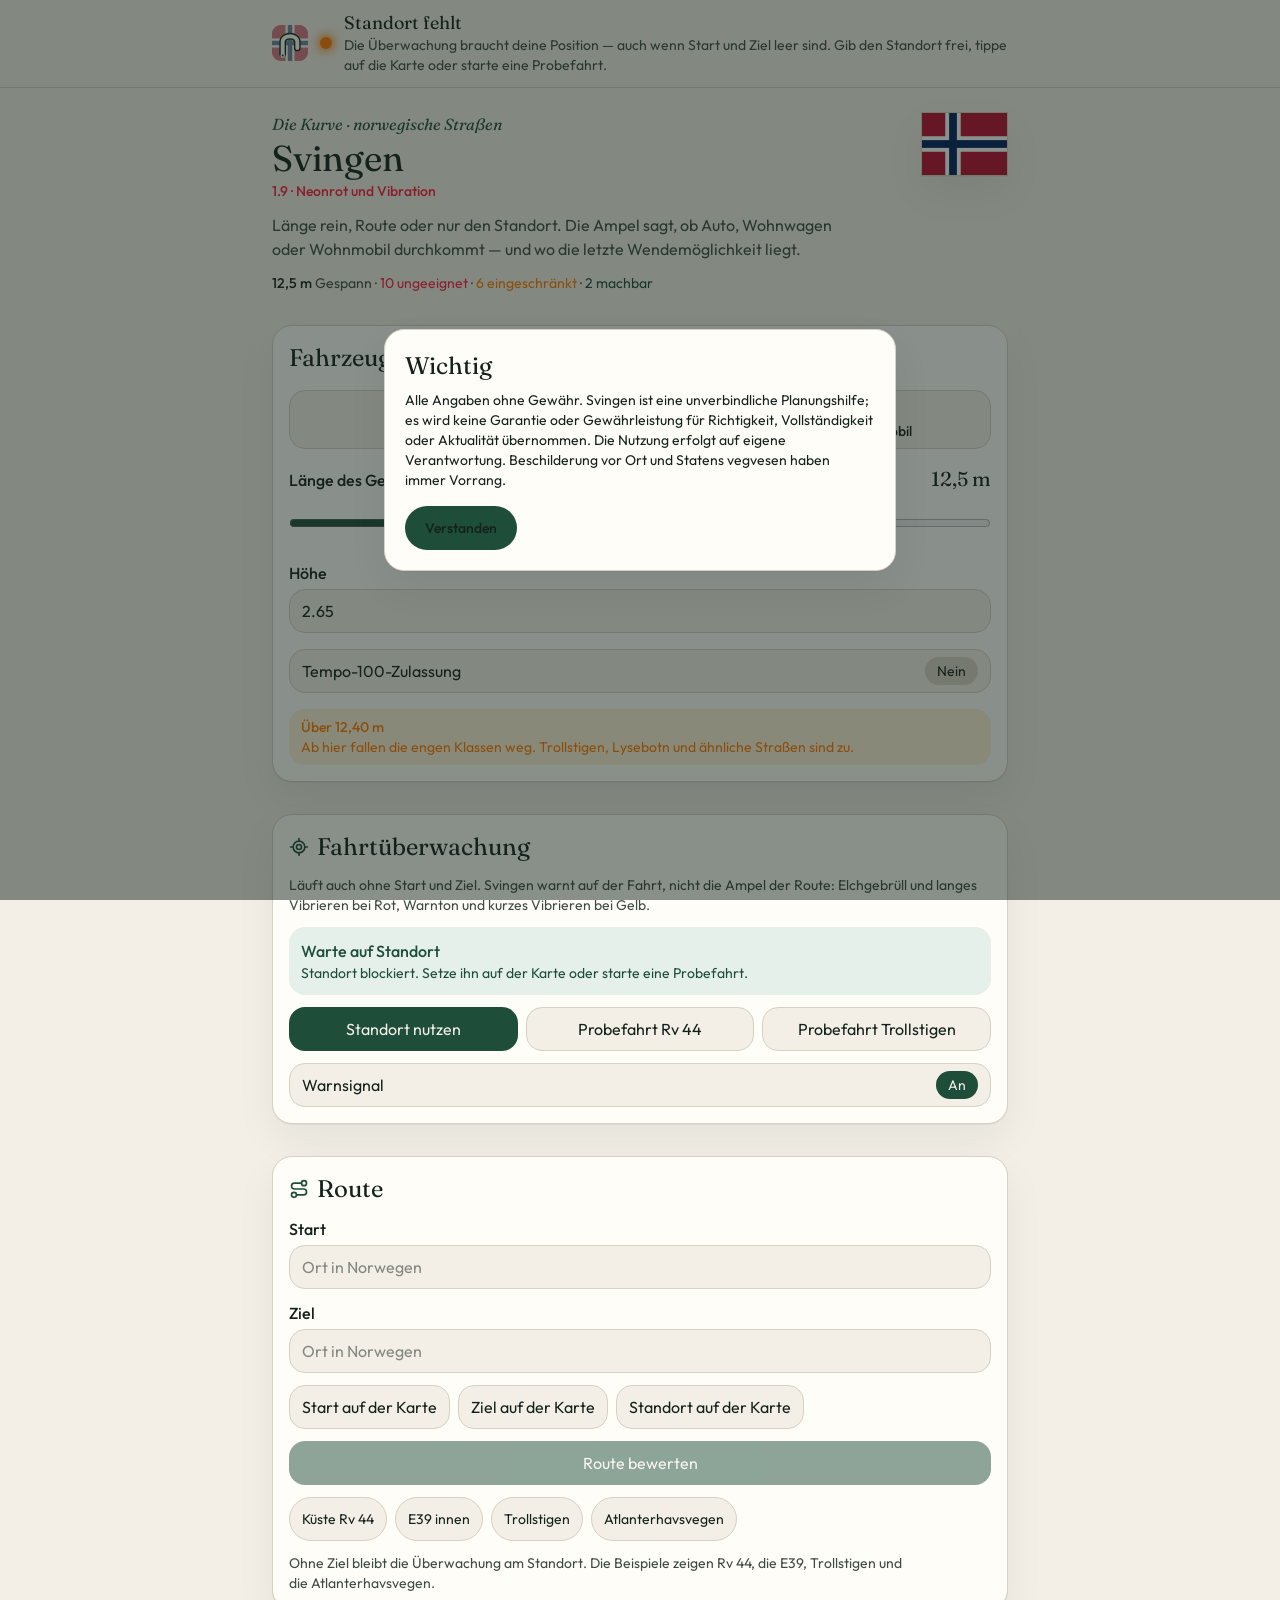
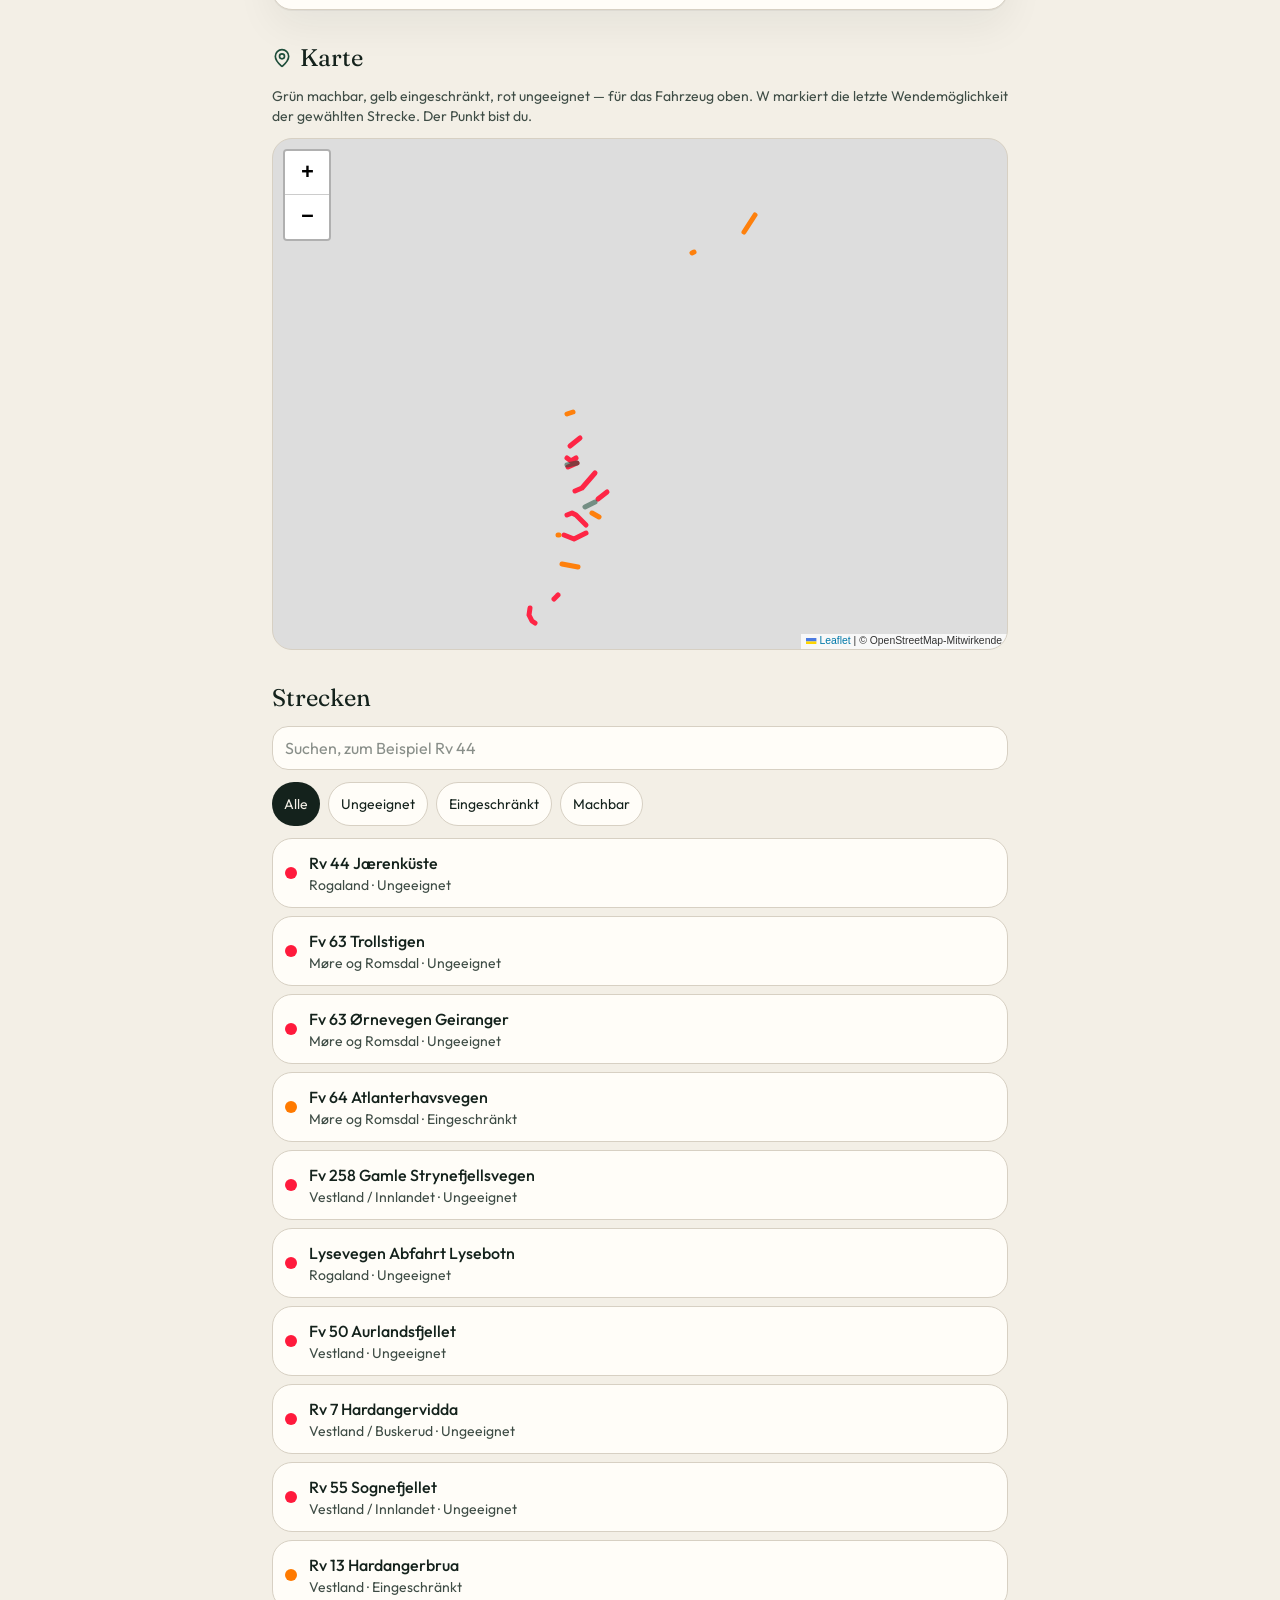
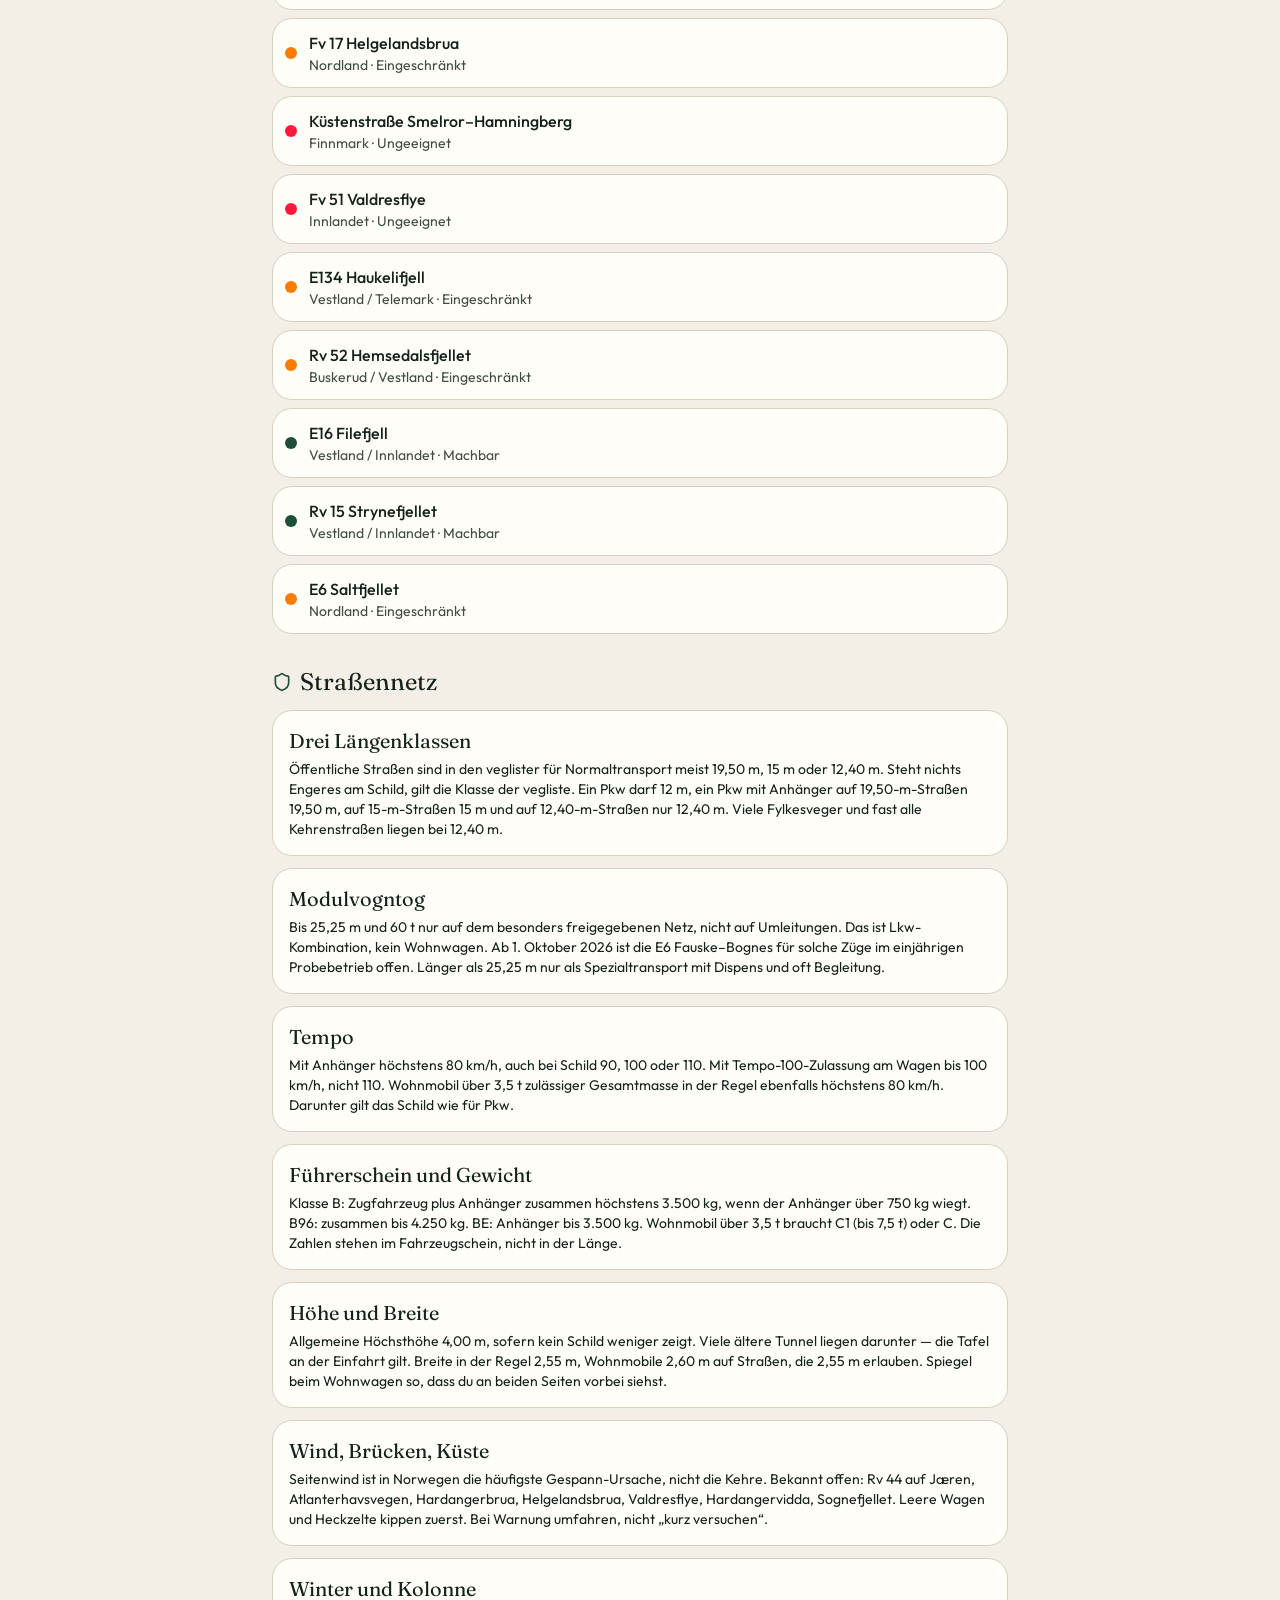
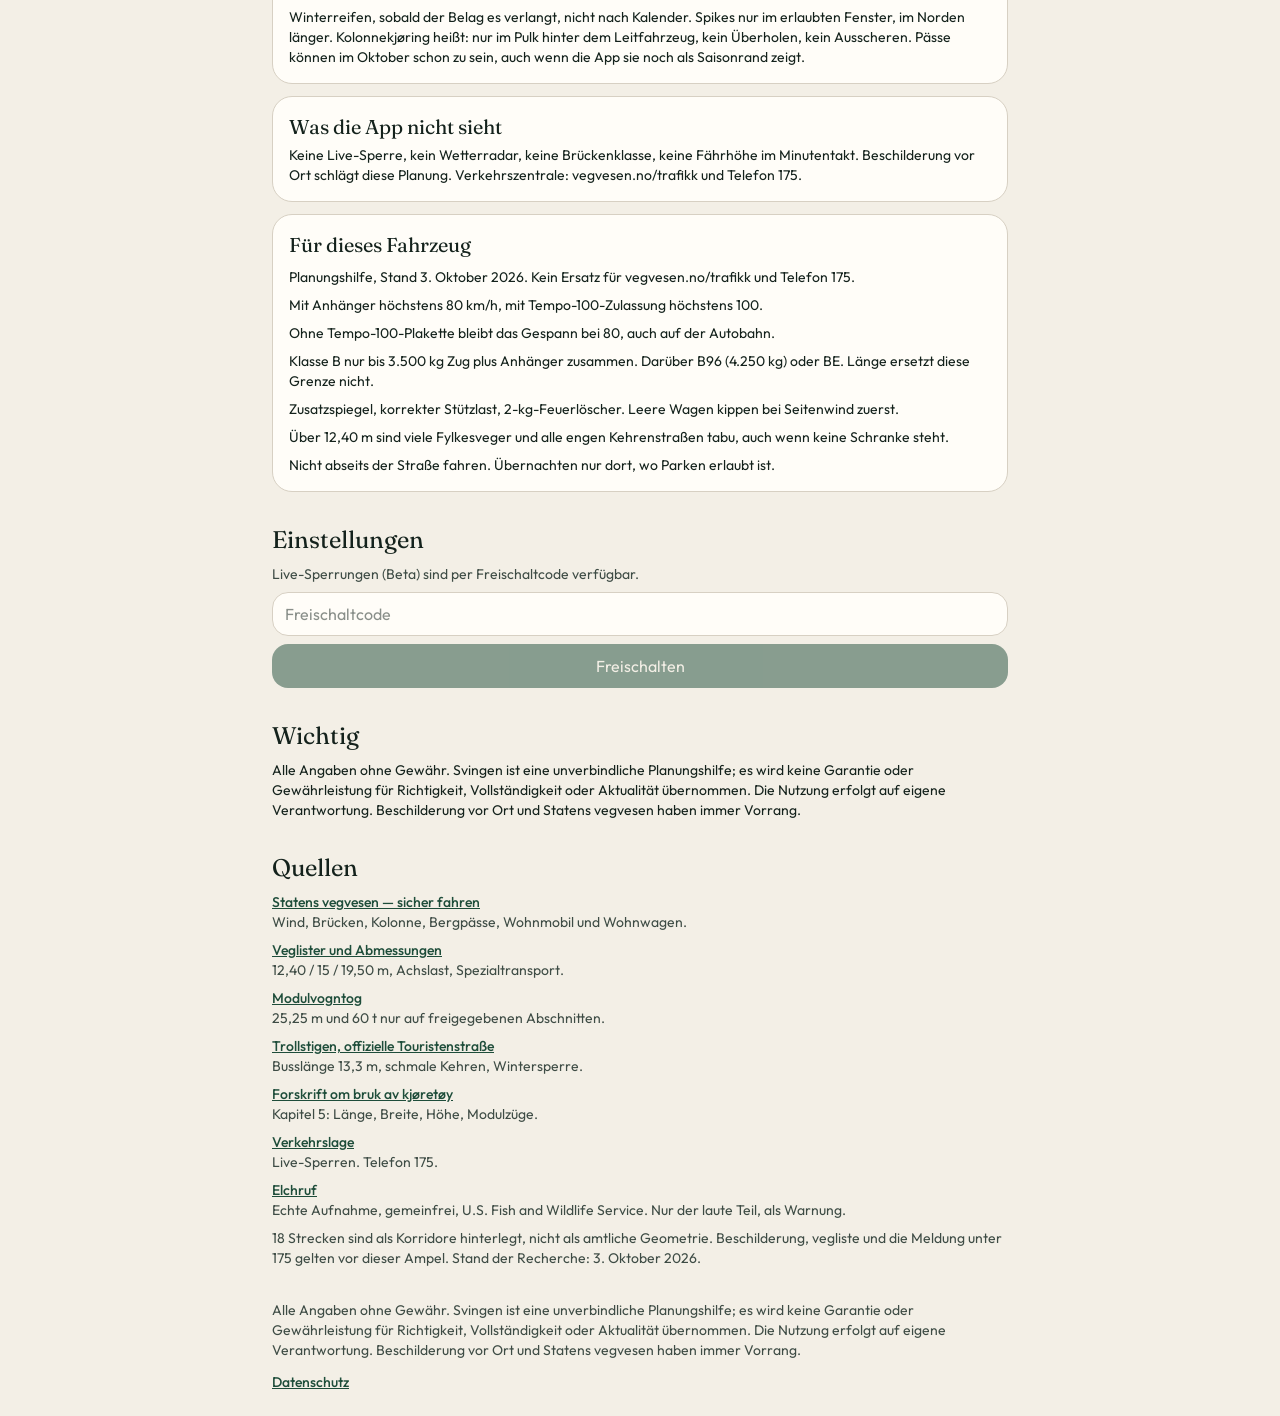
==== commit 0fd57ec6: "Svingen 1.0.3: Live-Sperrungen (Freischaltcode), fehlende Karten-Chunks ergänzt" ====
--- a/datenschutz/index.html
+++ b/datenschutz/index.html
@@ -1 +1 @@
-<!DOCTYPE html><html lang="de"><head><meta name="twitter:card" content="summary_large_image"><meta property="og:title" content="Svingen"><meta property="og:image" content="https://svingen.grok.me/og.jpg"><meta property="og:image:width" content="1200"><meta property="og:image:height" content="630"><meta charSet="utf-8"/><meta name="viewport" content="width=device-width, initial-scale=1, viewport-fit=cover"/><link rel="stylesheet" href="/assets/styles-BVD7fY9X.css" data-precedence="default"/><link rel="stylesheet" href="https://fonts.googleapis.com/css2?family=Fraunces:ital,opsz,wght@0,9..144,560;0,9..144,650;1,9..144,560&amp;family=Outfit:wght@400;500;600&amp;display=swap" data-precedence="default"/><title>Svingen — Norwegen mit Gespann</title><meta name="description" content="Machbarkeit, Sicherheit und letzte Wendemöglichkeit für Auto, Wohnwagen und Wohnmobil auf norwegischen Straßen."/><meta name="theme-color" content="#1e4d3a"/><meta name="mobile-web-app-capable" content="yes"/><meta name="apple-mobile-web-app-capable" content="yes"/><meta name="apple-mobile-web-app-title" content="Svingen"/><meta name="apple-mobile-web-app-status-bar-style" content="black-translucent"/><link rel="modulepreload" href="/assets/index-BoTQPSs4.js"/><link rel="modulepreload" href="/assets/rolldown-runtime-CbXtAM7H.js"/><link rel="modulepreload" href="/assets/datenschutz-B5nnrHVK.js"/><link rel="icon" type="image/svg+xml" href="/favicon.svg"/><link rel="manifest" href="/manifest.webmanifest"/><link rel="apple-touch-icon" href="/__grok/icon-180.png"/><link rel="preconnect" href="https://fonts.googleapis.com"/><link rel="preconnect" href="https://fonts.gstatic.com" crossorigin="anonymous"/><link rel="manifest" href="/__grok/manifest.webmanifest"><meta name="grok-project-id" content="01a1015c-43af-7f11-b6b1-55efab791518"><script src="https://grok.com/grok-app-builder/extensions.js" data-project-id="01a1015c-43af-7f11-b6b1-55efab791518" defer></script><meta property="grok:app_id" content="01a1015c-43af-7f11-b6b1-55efab791518"></head><body><!--$--><main class="mx-auto flex min-h-screen max-w-3xl flex-col gap-5 px-4 py-8 pb-[max(2rem,env(safe-area-inset-bottom))]"><p class="font-display text-spruce italic">Svingen</p><h1 class="font-display text-4xl">Datenschutz</h1><h2 class="font-display text-2xl">Verantwortlicher</h2><p>Martin Geffe<br/>An der Varreler Bäke 45a<br/>28259 Bremen<br/><a class="font-medium text-spruce underline" href="/cdn-cgi/l/email-protection#224f435a404b404750161662454f434b4e0c414d4f"><span class="__cf_email__" data-cfemail="7419150c161d1611064040341319151d185a171b19">[email&#160;protected]</span></a></p><h2 class="font-display text-2xl">Was verarbeitet wird</h2><p>Der Standort wird auf dem Gerät verarbeitet.</p><p>Beim Berechnen einer Route werden Start- und Zielkoordinaten an router.project-osrm.org gesendet. Suchbegriffe werden an nominatim.openstreetmap.org (OpenStreetMap Foundation) gesendet.</p><p>Kartenkacheln kommen von tile.openstreetmap.org, Schriften von Google Fonts. Das Hosting läuft über grok.me.</p><p>Einstellungen bleiben nur lokal im Browser. Ein Service Worker speichert App-Dateien für die Offline-Nutzung auf dem Gerät.</p><p>Es gibt keine Werbung und kein Tracking.</p><h2 class="font-display text-2xl">Deine Rechte</h2><p>Nach der DSGVO hast du ein Recht auf Auskunft und auf Löschung. Du kannst dich bei einer Aufsichtsbehörde beschweren.</p><section class="flex flex-col gap-2"><h2 class="font-display text-2xl">Wichtig</h2><p class="text-sm">Alle Angaben ohne Gewähr. Svingen ist eine unverbindliche Planungshilfe; es wird keine Garantie oder Gewährleistung für Richtigkeit, Vollständigkeit oder Aktualität übernommen. Die Nutzung erfolgt auf eigene Verantwortung. Beschilderung vor Ort und Statens vegvesen haben immer Vorrang.</p></section><p><a class="font-medium text-spruce underline" href="/">Zurück zu Svingen</a></p></main><!--/$--><footer class="mx-auto flex max-w-3xl flex-col gap-3 px-4 pt-2 pb-[max(1.5rem,env(safe-area-inset-bottom))]"><p class="text-sm text-muted">Alle Angaben ohne Gewähr. Svingen ist eine unverbindliche Planungshilfe; es wird keine Garantie oder Gewährleistung für Richtigkeit, Vollständigkeit oder Aktualität übernommen. Die Nutzung erfolgt auf eigene Verantwortung. Beschilderung vor Ort und Statens vegvesen haben immer Vorrang.</p><a class="text-sm font-medium text-spruce underline" href="/datenschutz">Datenschutz</a></footer><script data-cfasync="false" src="/cdn-cgi/scripts/5c5dd728/cloudflare-static/email-decode.min.js"></script><script data-tsr-stream-part="">(self.$R=self.$R||{})["tsr"]=[];self.$_TSR={h(){this.hydrated=!0,this.c()},e(){this.streamEnded=!0,this.c()},c(){this.hydrated&&this.streamEnded&&(delete self.$_TSR,delete self.$R.tsr)},p(e){this.initialized?e():this.buffer.push(e)},buffer:[]};$_TSR.router=($R=>$R[0]={manifest:$R[1]={routes:$R[2]={__root__:$R[3]={preloads:$R[4]=["/assets/index-BoTQPSs4.js","/assets/rolldown-runtime-CbXtAM7H.js"],scripts:$R[5]=[$R[6]={attrs:$R[7]={type:"module",async:!0,src:"/assets/index-BoTQPSs4.js"}}]},"/datenschutz":$R[8]={preloads:$R[9]=["/assets/datenschutz-B5nnrHVK.js"]}}},matches:$R[10]=[$R[11]={i:"__root__ ",u:1794748266990,s:"success",ssr:!0},$R[12]={i:" datenschutz datenschutz",u:1794748266990,s:"success",ssr:!0}]})($R["tsr"]);$_TSR.e();{let s=document.currentScript,p;while((p=s.previousElementSibling)&&p.hasAttribute('data-tsr-stream-part'))p.remove();s.remove()}</script><script type="module" async="" src="/assets/index-BoTQPSs4.js"></script><script>document.currentScript.remove();/*$tsr-stream-boundary*/</script></body></html>+<!DOCTYPE html><html lang="de"><head><meta name="twitter:card" content="summary_large_image"><meta property="og:title" content="Svingen"><meta property="og:image" content="https://svingen.grok.me/og.jpg"><meta property="og:image:width" content="1200"><meta property="og:image:height" content="630"><meta charSet="utf-8"/><meta name="viewport" content="width=device-width, initial-scale=1, viewport-fit=cover"/><link rel="stylesheet" href="/assets/styles-BVD7fY9X.css" data-precedence="default"/><link rel="stylesheet" href="https://fonts.googleapis.com/css2?family=Fraunces:ital,opsz,wght@0,9..144,560;0,9..144,650;1,9..144,560&amp;family=Outfit:wght@400;500;600&amp;display=swap" data-precedence="default"/><title>Svingen — Norwegen mit Gespann</title><meta name="description" content="Machbarkeit, Sicherheit und letzte Wendemöglichkeit für Auto, Wohnwagen und Wohnmobil auf norwegischen Straßen."/><meta name="theme-color" content="#1e4d3a"/><meta name="mobile-web-app-capable" content="yes"/><meta name="apple-mobile-web-app-capable" content="yes"/><meta name="apple-mobile-web-app-title" content="Svingen"/><meta name="apple-mobile-web-app-status-bar-style" content="black-translucent"/><link rel="modulepreload" href="/assets/index-ebbe152c.js"/><link rel="modulepreload" href="/assets/rolldown-runtime-CbXtAM7H.js"/><link rel="modulepreload" href="/assets/datenschutz-56072116.js"/><link rel="icon" type="image/svg+xml" href="/favicon.svg"/><link rel="manifest" href="/manifest.webmanifest"/><link rel="apple-touch-icon" href="/__grok/icon-180.png"/><link rel="preconnect" href="https://fonts.googleapis.com"/><link rel="preconnect" href="https://fonts.gstatic.com" crossorigin="anonymous"/><link rel="manifest" href="/__grok/manifest.webmanifest"><meta name="grok-project-id" content="01a1015c-43af-7f11-b6b1-55efab791518"><script src="https://grok.com/grok-app-builder/extensions.js" data-project-id="01a1015c-43af-7f11-b6b1-55efab791518" defer></script><meta property="grok:app_id" content="01a1015c-43af-7f11-b6b1-55efab791518"></head><body><!--$--><main class="mx-auto flex min-h-screen max-w-3xl flex-col gap-5 px-4 py-8 pb-[max(2rem,env(safe-area-inset-bottom))]"><p class="font-display text-spruce italic">Svingen</p><h1 class="font-display text-4xl">Datenschutz</h1><h2 class="font-display text-2xl">Verantwortlicher</h2><p>Martin Geffe<br/>An der Varreler Bäke 45a<br/>28259 Bremen<br/><a class="font-medium text-spruce underline" href="/cdn-cgi/l/email-protection#224f435a404b404750161662454f434b4e0c414d4f"><span class="__cf_email__" data-cfemail="7419150c161d1611064040341319151d185a171b19">[email&#160;protected]</span></a></p><h2 class="font-display text-2xl">Was verarbeitet wird</h2><p>Der Standort wird auf dem Gerät verarbeitet.</p><p>Beim Berechnen einer Route werden Start- und Zielkoordinaten an router.project-osrm.org gesendet. Suchbegriffe werden an nominatim.openstreetmap.org (OpenStreetMap Foundation) gesendet.</p><p>Kartenkacheln kommen von tile.openstreetmap.org, Schriften von Google Fonts. Das Hosting läuft über grok.me.</p><p>Einstellungen bleiben nur lokal im Browser. Ein Service Worker speichert App-Dateien für die Offline-Nutzung auf dem Gerät.</p><p>Es gibt keine Werbung und kein Tracking.</p><h2 class="font-display text-2xl">Deine Rechte</h2><p>Nach der DSGVO hast du ein Recht auf Auskunft und auf Löschung. Du kannst dich bei einer Aufsichtsbehörde beschweren.</p><section class="flex flex-col gap-2"><h2 class="font-display text-2xl">Wichtig</h2><p class="text-sm">Alle Angaben ohne Gewähr. Svingen ist eine unverbindliche Planungshilfe; es wird keine Garantie oder Gewährleistung für Richtigkeit, Vollständigkeit oder Aktualität übernommen. Die Nutzung erfolgt auf eigene Verantwortung. Beschilderung vor Ort und Statens vegvesen haben immer Vorrang.</p></section><p><a class="font-medium text-spruce underline" href="/">Zurück zu Svingen</a></p></main><!--/$--><footer class="mx-auto flex max-w-3xl flex-col gap-3 px-4 pt-2 pb-[max(1.5rem,env(safe-area-inset-bottom))]"><p class="text-sm text-muted">Alle Angaben ohne Gewähr. Svingen ist eine unverbindliche Planungshilfe; es wird keine Garantie oder Gewährleistung für Richtigkeit, Vollständigkeit oder Aktualität übernommen. Die Nutzung erfolgt auf eigene Verantwortung. Beschilderung vor Ort und Statens vegvesen haben immer Vorrang.</p><a class="text-sm font-medium text-spruce underline" href="/datenschutz">Datenschutz</a></footer><script data-cfasync="false" src="/cdn-cgi/scripts/5c5dd728/cloudflare-static/email-decode.min.js"></script><script data-tsr-stream-part="">(self.$R=self.$R||{})["tsr"]=[];self.$_TSR={h(){this.hydrated=!0,this.c()},e(){this.streamEnded=!0,this.c()},c(){this.hydrated&&this.streamEnded&&(delete self.$_TSR,delete self.$R.tsr)},p(e){this.initialized?e():this.buffer.push(e)},buffer:[]};$_TSR.router=($R=>$R[0]={manifest:$R[1]={routes:$R[2]={__root__:$R[3]={preloads:$R[4]=["/assets/index-ebbe152c.js","/assets/rolldown-runtime-CbXtAM7H.js"],scripts:$R[5]=[$R[6]={attrs:$R[7]={type:"module",async:!0,src:"/assets/index-ebbe152c.js"}}]},"/datenschutz":$R[8]={preloads:$R[9]=["/assets/datenschutz-56072116.js"]}}},matches:$R[10]=[$R[11]={i:"__root__ ",u:1794748266990,s:"success",ssr:!0},$R[12]={i:" datenschutz datenschutz",u:1794748266990,s:"success",ssr:!0}]})($R["tsr"]);$_TSR.e();{let s=document.currentScript,p;while((p=s.previousElementSibling)&&p.hasAttribute('data-tsr-stream-part'))p.remove();s.remove()}</script><script type="module" async="" src="/assets/index-ebbe152c.js"></script><script>document.currentScript.remove();/*$tsr-stream-boundary*/</script></body></html>
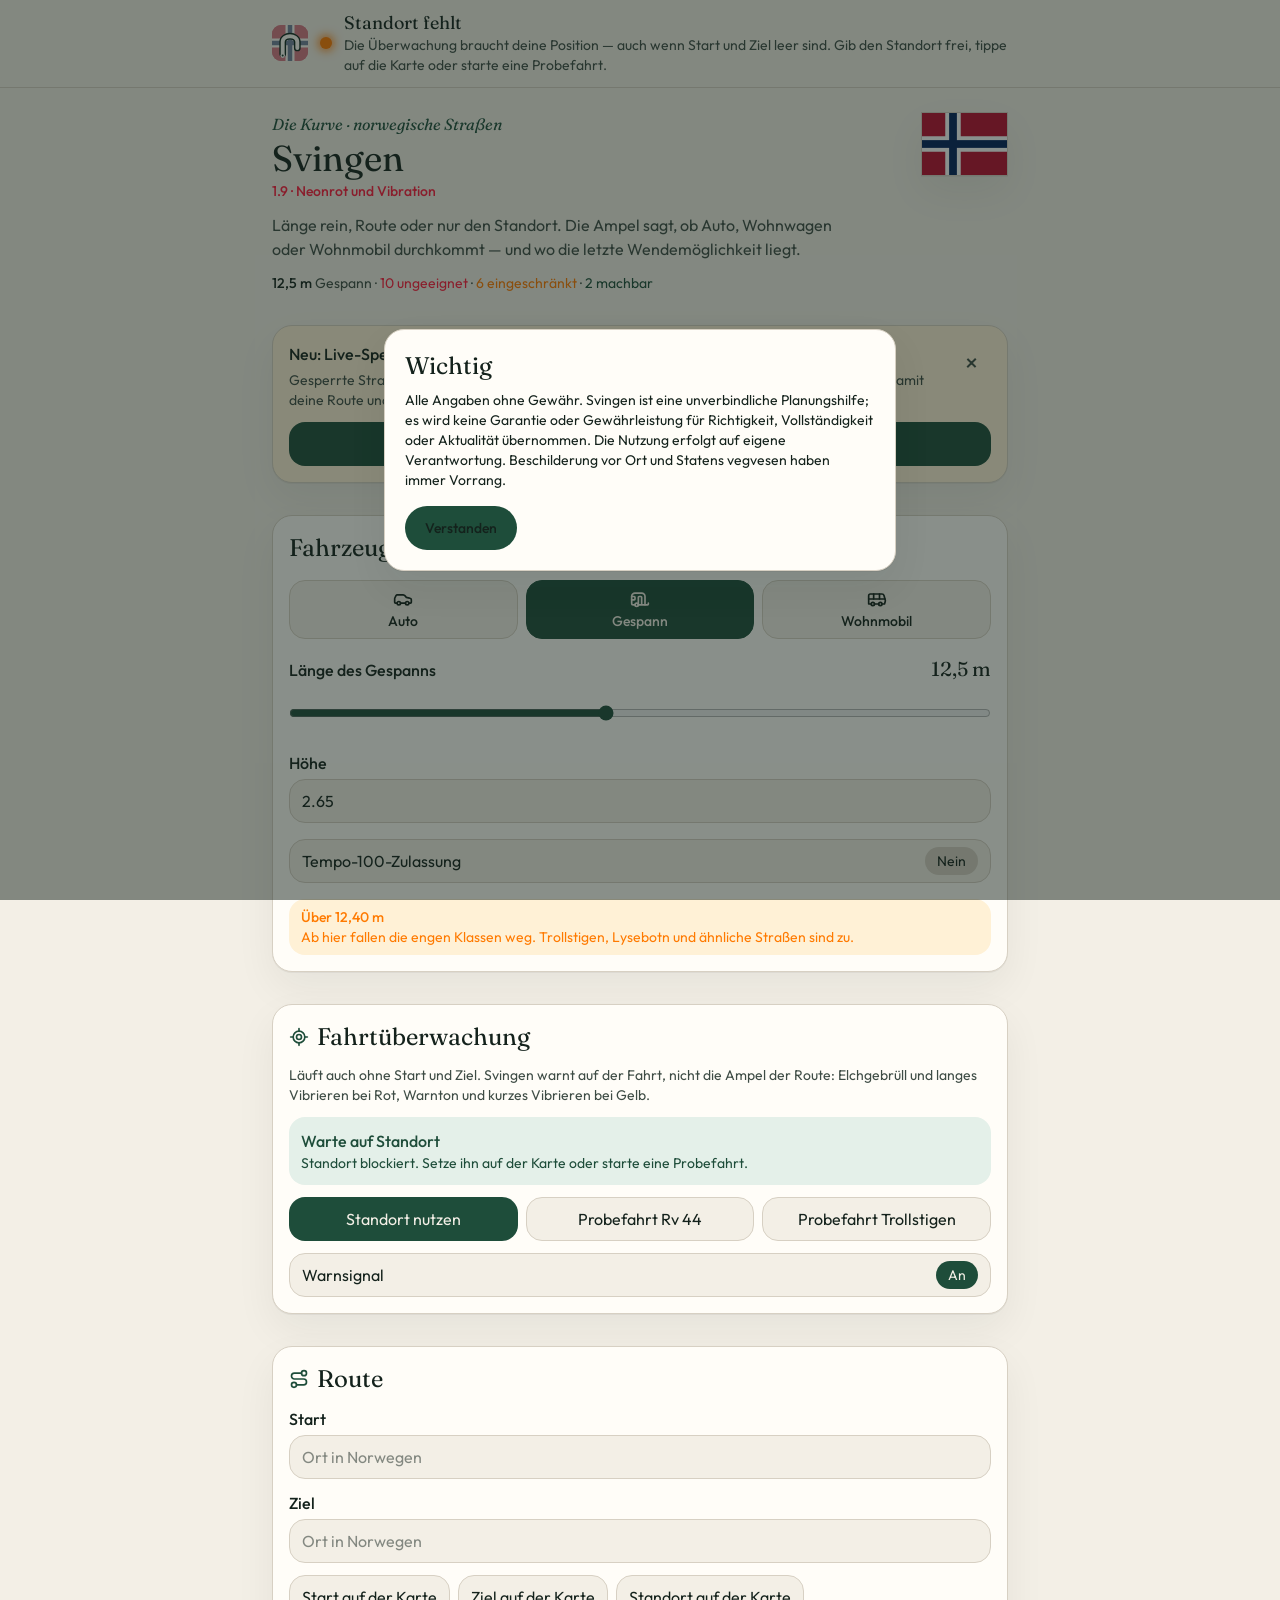
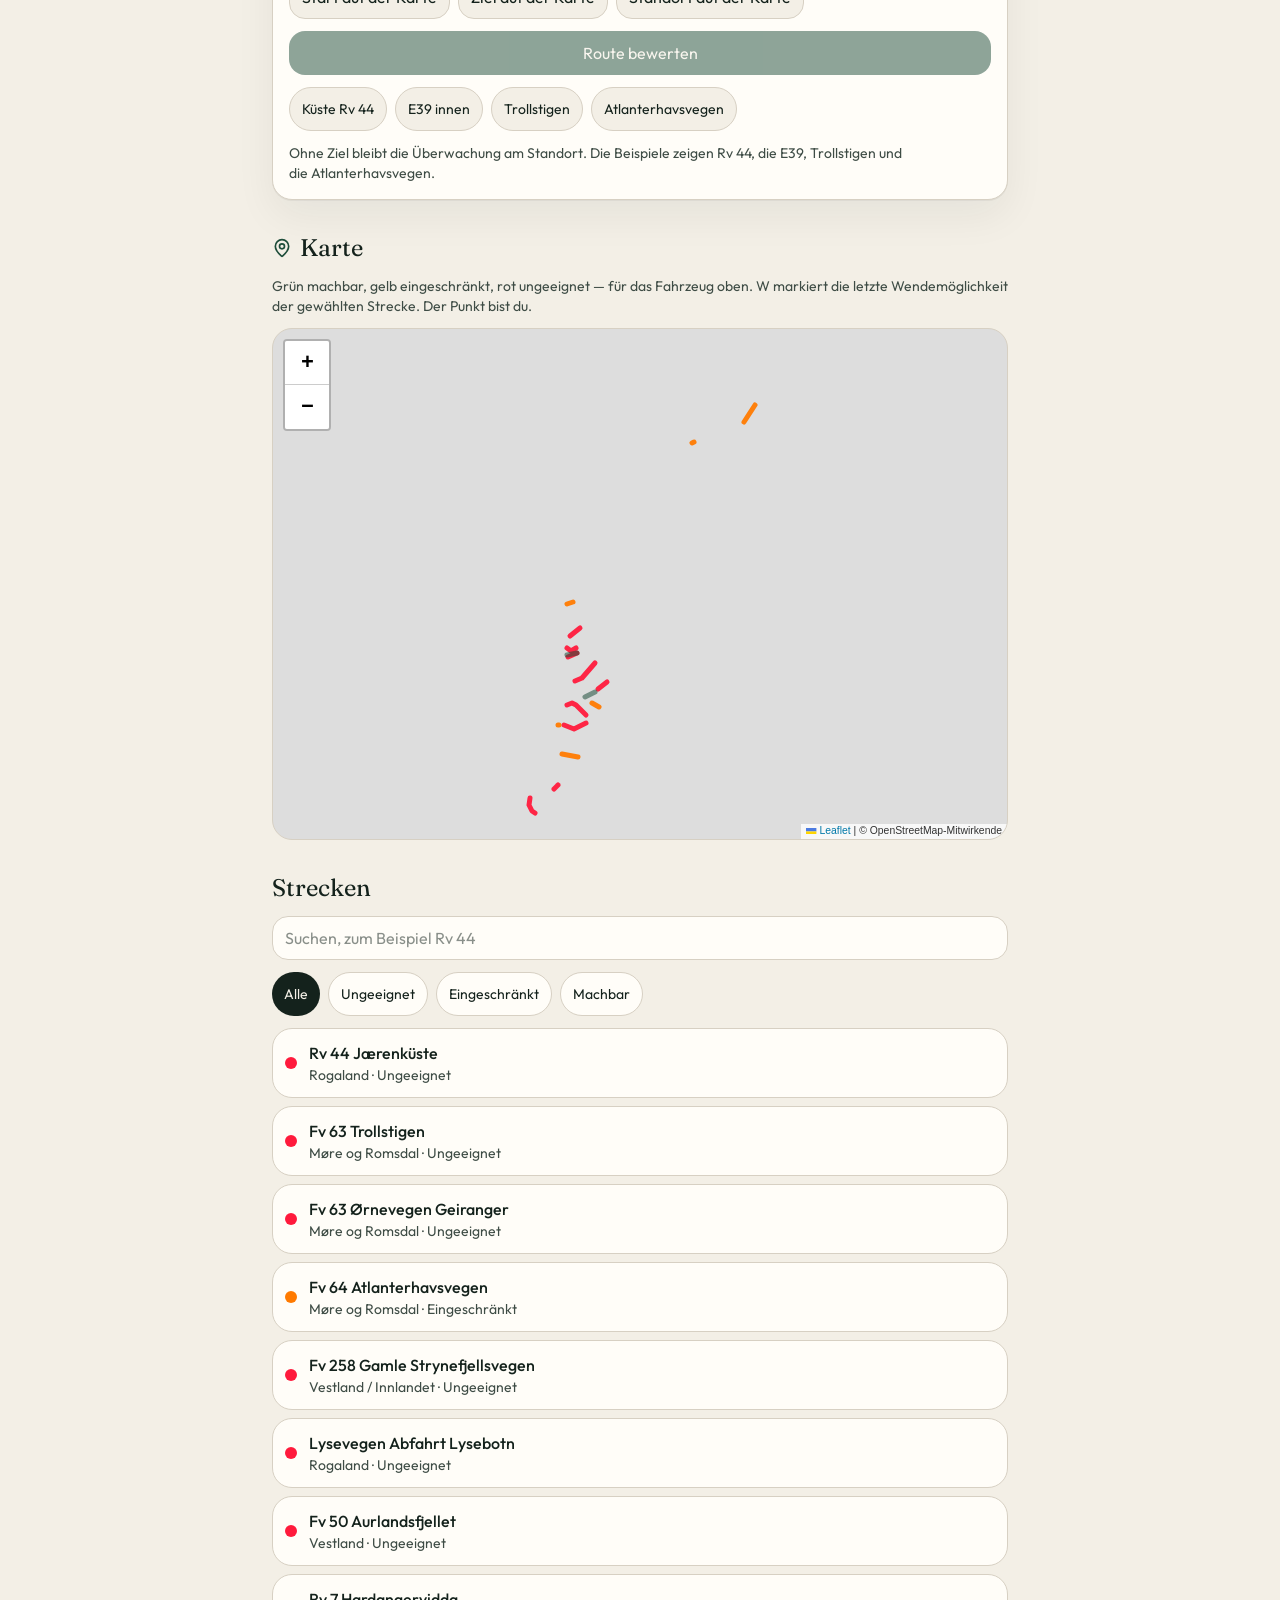
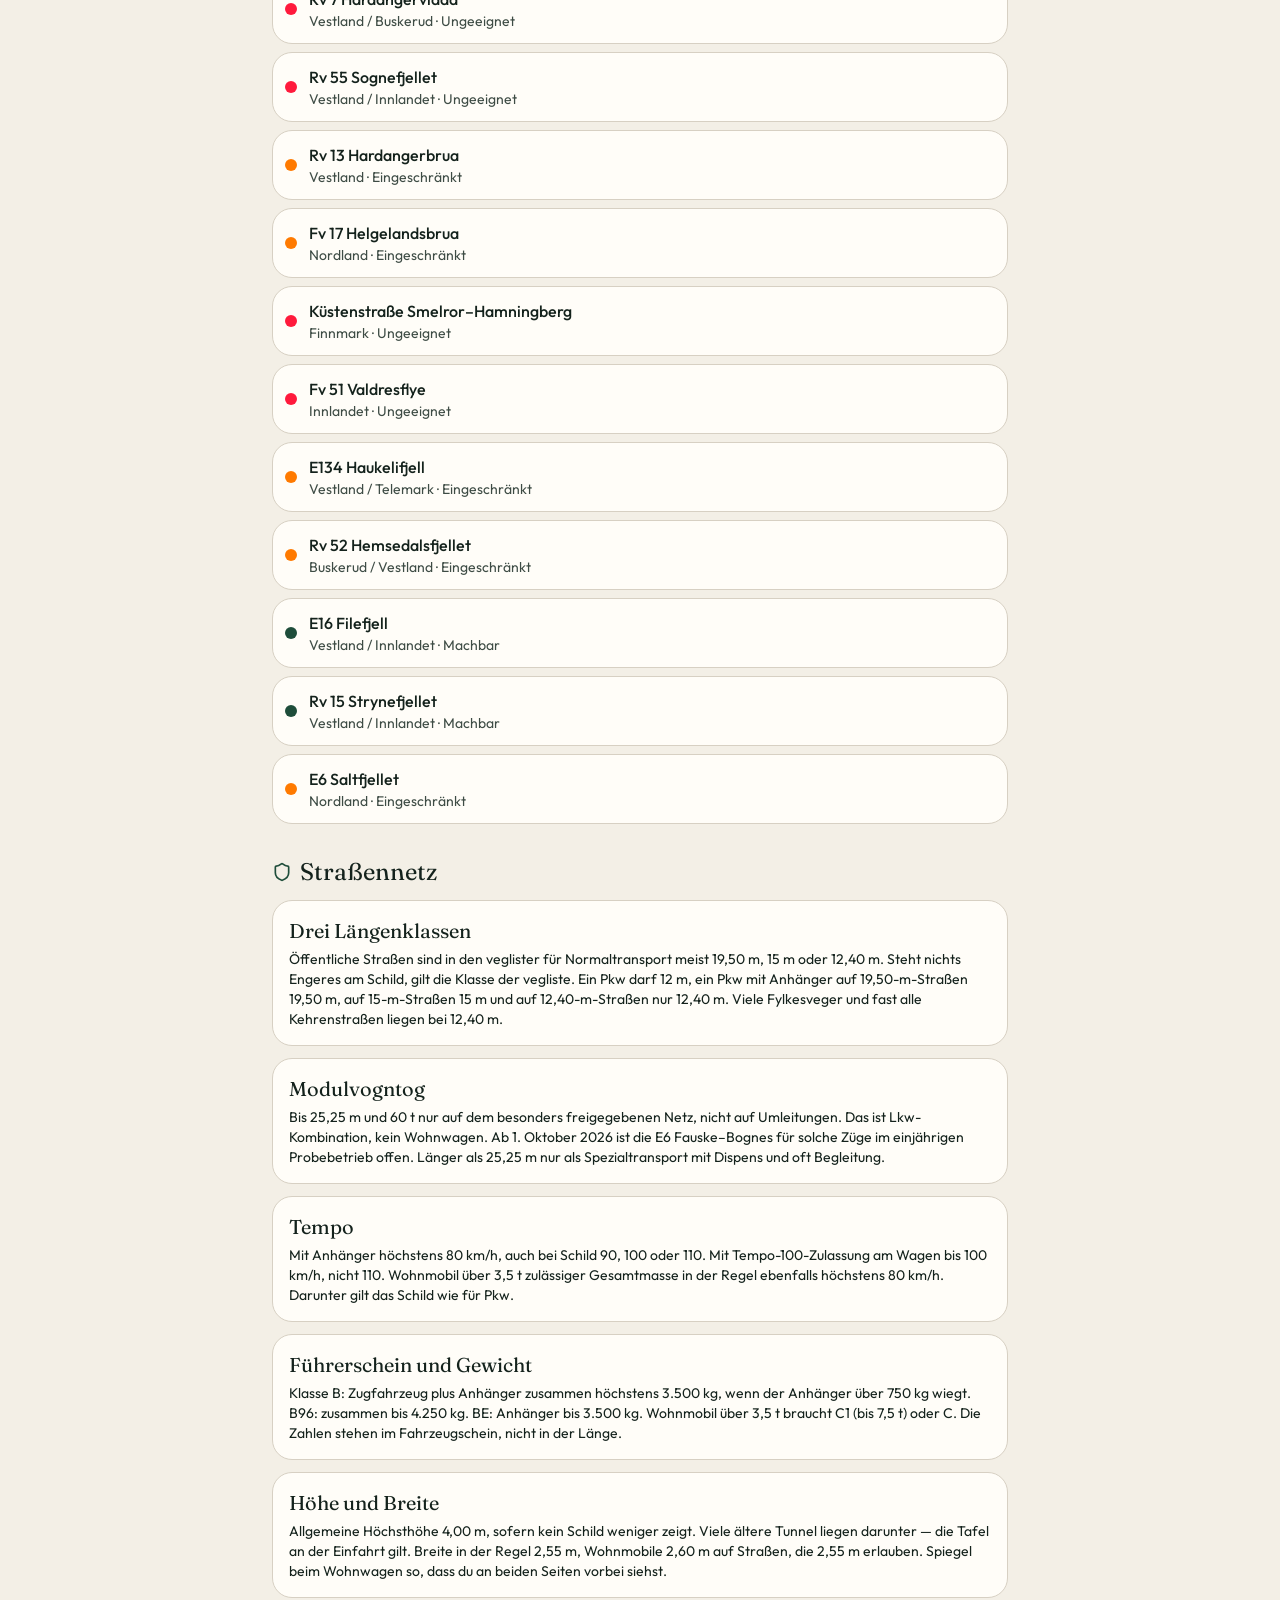
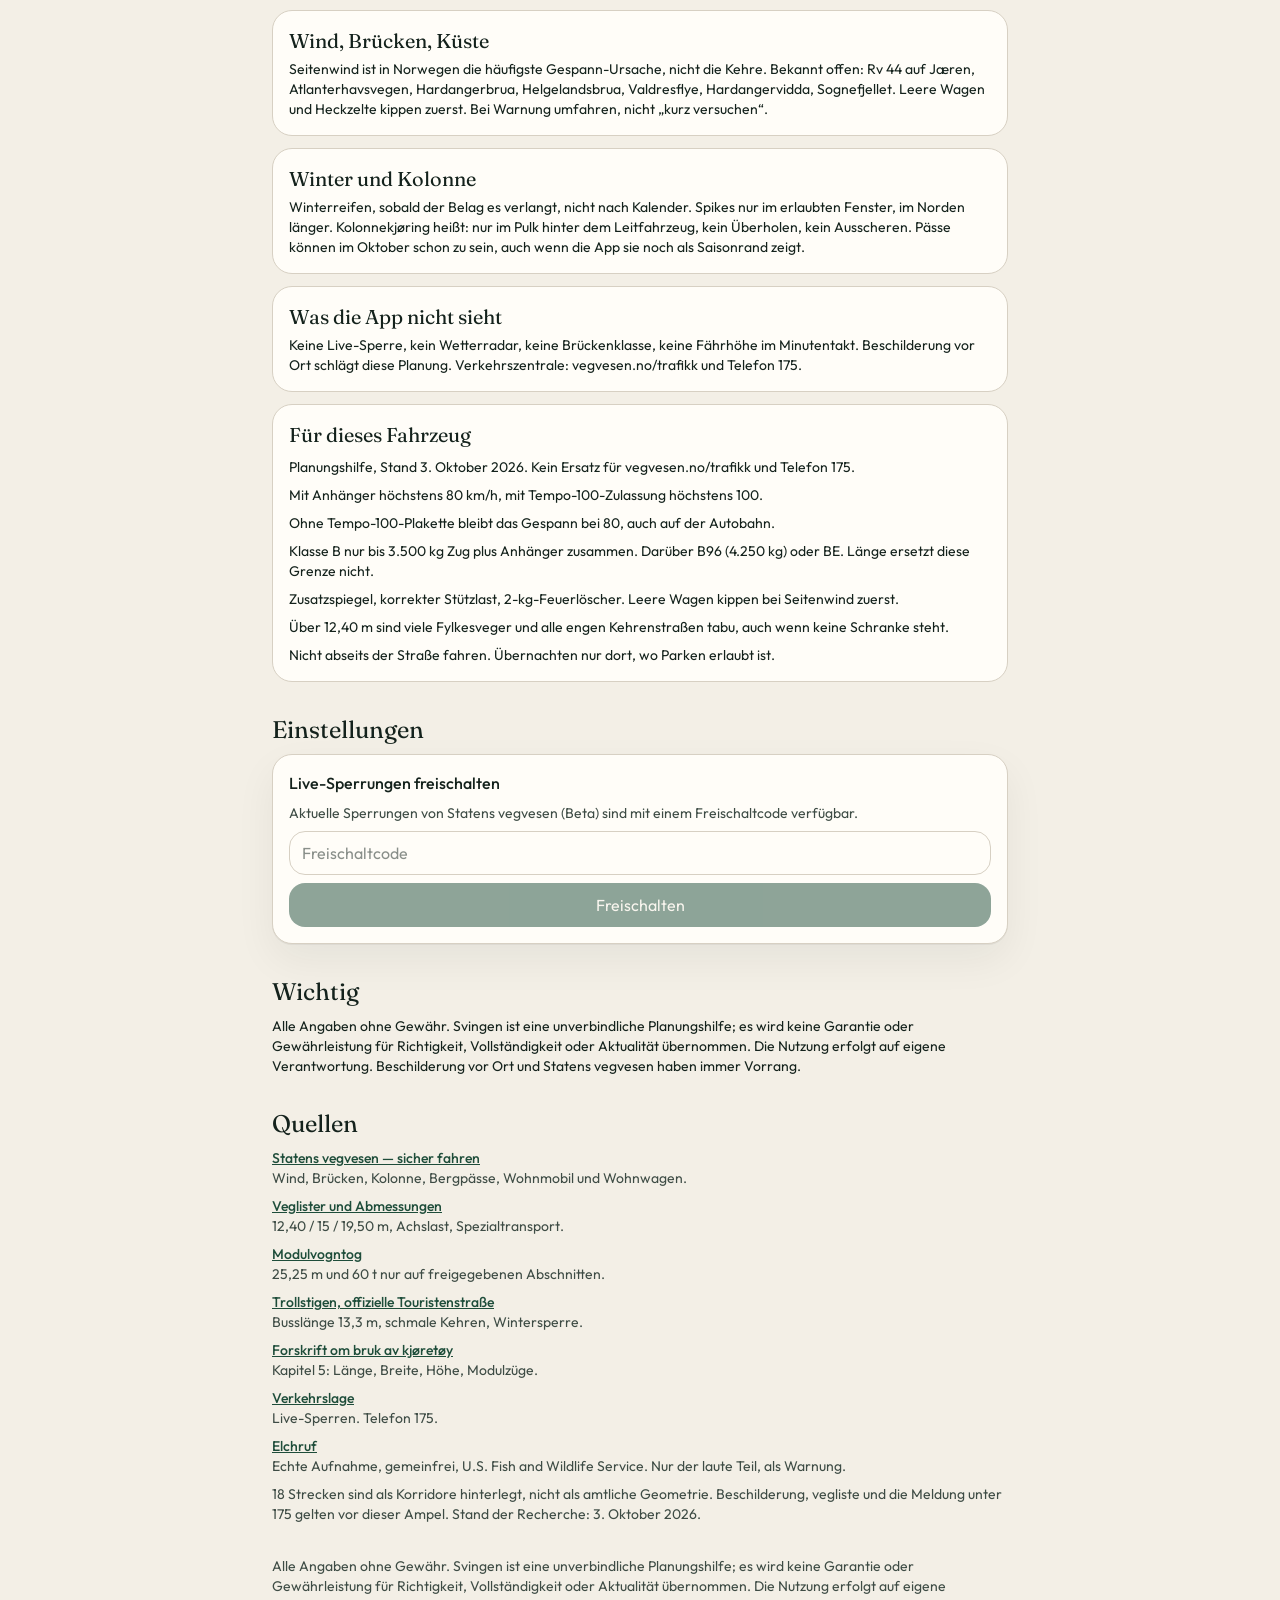
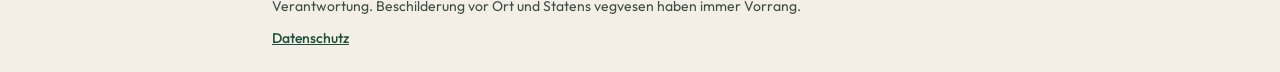
==== commit 742e6333: "Svingen 1.0.4: Hinweis auf Live-Sperrungen oben, Freischaltcode-Karte in Einstellungen, SW-Cache v4" ====
--- a/datenschutz/index.html
+++ b/datenschutz/index.html
@@ -1 +1 @@
-<!DOCTYPE html><html lang="de"><head><meta name="twitter:card" content="summary_large_image"><meta property="og:title" content="Svingen"><meta property="og:image" content="https://svingen.grok.me/og.jpg"><meta property="og:image:width" content="1200"><meta property="og:image:height" content="630"><meta charSet="utf-8"/><meta name="viewport" content="width=device-width, initial-scale=1, viewport-fit=cover"/><link rel="stylesheet" href="/assets/styles-BVD7fY9X.css" data-precedence="default"/><link rel="stylesheet" href="https://fonts.googleapis.com/css2?family=Fraunces:ital,opsz,wght@0,9..144,560;0,9..144,650;1,9..144,560&amp;family=Outfit:wght@400;500;600&amp;display=swap" data-precedence="default"/><title>Svingen — Norwegen mit Gespann</title><meta name="description" content="Machbarkeit, Sicherheit und letzte Wendemöglichkeit für Auto, Wohnwagen und Wohnmobil auf norwegischen Straßen."/><meta name="theme-color" content="#1e4d3a"/><meta name="mobile-web-app-capable" content="yes"/><meta name="apple-mobile-web-app-capable" content="yes"/><meta name="apple-mobile-web-app-title" content="Svingen"/><meta name="apple-mobile-web-app-status-bar-style" content="black-translucent"/><link rel="modulepreload" href="/assets/index-ebbe152c.js"/><link rel="modulepreload" href="/assets/rolldown-runtime-CbXtAM7H.js"/><link rel="modulepreload" href="/assets/datenschutz-56072116.js"/><link rel="icon" type="image/svg+xml" href="/favicon.svg"/><link rel="manifest" href="/manifest.webmanifest"/><link rel="apple-touch-icon" href="/__grok/icon-180.png"/><link rel="preconnect" href="https://fonts.googleapis.com"/><link rel="preconnect" href="https://fonts.gstatic.com" crossorigin="anonymous"/><link rel="manifest" href="/__grok/manifest.webmanifest"><meta name="grok-project-id" content="01a1015c-43af-7f11-b6b1-55efab791518"><script src="https://grok.com/grok-app-builder/extensions.js" data-project-id="01a1015c-43af-7f11-b6b1-55efab791518" defer></script><meta property="grok:app_id" content="01a1015c-43af-7f11-b6b1-55efab791518"></head><body><!--$--><main class="mx-auto flex min-h-screen max-w-3xl flex-col gap-5 px-4 py-8 pb-[max(2rem,env(safe-area-inset-bottom))]"><p class="font-display text-spruce italic">Svingen</p><h1 class="font-display text-4xl">Datenschutz</h1><h2 class="font-display text-2xl">Verantwortlicher</h2><p>Martin Geffe<br/>An der Varreler Bäke 45a<br/>28259 Bremen<br/><a class="font-medium text-spruce underline" href="/cdn-cgi/l/email-protection#224f435a404b404750161662454f434b4e0c414d4f"><span class="__cf_email__" data-cfemail="7419150c161d1611064040341319151d185a171b19">[email&#160;protected]</span></a></p><h2 class="font-display text-2xl">Was verarbeitet wird</h2><p>Der Standort wird auf dem Gerät verarbeitet.</p><p>Beim Berechnen einer Route werden Start- und Zielkoordinaten an router.project-osrm.org gesendet. Suchbegriffe werden an nominatim.openstreetmap.org (OpenStreetMap Foundation) gesendet.</p><p>Kartenkacheln kommen von tile.openstreetmap.org, Schriften von Google Fonts. Das Hosting läuft über grok.me.</p><p>Einstellungen bleiben nur lokal im Browser. Ein Service Worker speichert App-Dateien für die Offline-Nutzung auf dem Gerät.</p><p>Es gibt keine Werbung und kein Tracking.</p><h2 class="font-display text-2xl">Deine Rechte</h2><p>Nach der DSGVO hast du ein Recht auf Auskunft und auf Löschung. Du kannst dich bei einer Aufsichtsbehörde beschweren.</p><section class="flex flex-col gap-2"><h2 class="font-display text-2xl">Wichtig</h2><p class="text-sm">Alle Angaben ohne Gewähr. Svingen ist eine unverbindliche Planungshilfe; es wird keine Garantie oder Gewährleistung für Richtigkeit, Vollständigkeit oder Aktualität übernommen. Die Nutzung erfolgt auf eigene Verantwortung. Beschilderung vor Ort und Statens vegvesen haben immer Vorrang.</p></section><p><a class="font-medium text-spruce underline" href="/">Zurück zu Svingen</a></p></main><!--/$--><footer class="mx-auto flex max-w-3xl flex-col gap-3 px-4 pt-2 pb-[max(1.5rem,env(safe-area-inset-bottom))]"><p class="text-sm text-muted">Alle Angaben ohne Gewähr. Svingen ist eine unverbindliche Planungshilfe; es wird keine Garantie oder Gewährleistung für Richtigkeit, Vollständigkeit oder Aktualität übernommen. Die Nutzung erfolgt auf eigene Verantwortung. Beschilderung vor Ort und Statens vegvesen haben immer Vorrang.</p><a class="text-sm font-medium text-spruce underline" href="/datenschutz">Datenschutz</a></footer><script data-cfasync="false" src="/cdn-cgi/scripts/5c5dd728/cloudflare-static/email-decode.min.js"></script><script data-tsr-stream-part="">(self.$R=self.$R||{})["tsr"]=[];self.$_TSR={h(){this.hydrated=!0,this.c()},e(){this.streamEnded=!0,this.c()},c(){this.hydrated&&this.streamEnded&&(delete self.$_TSR,delete self.$R.tsr)},p(e){this.initialized?e():this.buffer.push(e)},buffer:[]};$_TSR.router=($R=>$R[0]={manifest:$R[1]={routes:$R[2]={__root__:$R[3]={preloads:$R[4]=["/assets/index-ebbe152c.js","/assets/rolldown-runtime-CbXtAM7H.js"],scripts:$R[5]=[$R[6]={attrs:$R[7]={type:"module",async:!0,src:"/assets/index-ebbe152c.js"}}]},"/datenschutz":$R[8]={preloads:$R[9]=["/assets/datenschutz-56072116.js"]}}},matches:$R[10]=[$R[11]={i:"__root__ ",u:1794748266990,s:"success",ssr:!0},$R[12]={i:" datenschutz datenschutz",u:1794748266990,s:"success",ssr:!0}]})($R["tsr"]);$_TSR.e();{let s=document.currentScript,p;while((p=s.previousElementSibling)&&p.hasAttribute('data-tsr-stream-part'))p.remove();s.remove()}</script><script type="module" async="" src="/assets/index-ebbe152c.js"></script><script>document.currentScript.remove();/*$tsr-stream-boundary*/</script></body></html>+<!DOCTYPE html><html lang="de"><head><meta name="twitter:card" content="summary_large_image"><meta property="og:title" content="Svingen"><meta property="og:image" content="https://svingen.grok.me/og.jpg"><meta property="og:image:width" content="1200"><meta property="og:image:height" content="630"><meta charSet="utf-8"/><meta name="viewport" content="width=device-width, initial-scale=1, viewport-fit=cover"/><link rel="stylesheet" href="/assets/styles-BVD7fY9X.css" data-precedence="default"/><link rel="stylesheet" href="https://fonts.googleapis.com/css2?family=Fraunces:ital,opsz,wght@0,9..144,560;0,9..144,650;1,9..144,560&amp;family=Outfit:wght@400;500;600&amp;display=swap" data-precedence="default"/><title>Svingen — Norwegen mit Gespann</title><meta name="description" content="Machbarkeit, Sicherheit und letzte Wendemöglichkeit für Auto, Wohnwagen und Wohnmobil auf norwegischen Straßen."/><meta name="theme-color" content="#1e4d3a"/><meta name="mobile-web-app-capable" content="yes"/><meta name="apple-mobile-web-app-capable" content="yes"/><meta name="apple-mobile-web-app-title" content="Svingen"/><meta name="apple-mobile-web-app-status-bar-style" content="black-translucent"/><link rel="modulepreload" href="/assets/index-5317eb27.js"/><link rel="modulepreload" href="/assets/rolldown-runtime-CbXtAM7H.js"/><link rel="modulepreload" href="/assets/datenschutz-495281cb.js"/><link rel="icon" type="image/svg+xml" href="/favicon.svg"/><link rel="manifest" href="/manifest.webmanifest"/><link rel="apple-touch-icon" href="/__grok/icon-180.png"/><link rel="preconnect" href="https://fonts.googleapis.com"/><link rel="preconnect" href="https://fonts.gstatic.com" crossorigin="anonymous"/><link rel="manifest" href="/__grok/manifest.webmanifest"><meta name="grok-project-id" content="01a1015c-43af-7f11-b6b1-55efab791518"><script src="https://grok.com/grok-app-builder/extensions.js" data-project-id="01a1015c-43af-7f11-b6b1-55efab791518" defer></script><meta property="grok:app_id" content="01a1015c-43af-7f11-b6b1-55efab791518"></head><body><!--$--><main class="mx-auto flex min-h-screen max-w-3xl flex-col gap-5 px-4 py-8 pb-[max(2rem,env(safe-area-inset-bottom))]"><p class="font-display text-spruce italic">Svingen</p><h1 class="font-display text-4xl">Datenschutz</h1><h2 class="font-display text-2xl">Verantwortlicher</h2><p>Martin Geffe<br/>An der Varreler Bäke 45a<br/>28259 Bremen<br/><a class="font-medium text-spruce underline" href="/cdn-cgi/l/email-protection#224f435a404b404750161662454f434b4e0c414d4f"><span class="__cf_email__" data-cfemail="7419150c161d1611064040341319151d185a171b19">[email&#160;protected]</span></a></p><h2 class="font-display text-2xl">Was verarbeitet wird</h2><p>Der Standort wird auf dem Gerät verarbeitet.</p><p>Beim Berechnen einer Route werden Start- und Zielkoordinaten an router.project-osrm.org gesendet. Suchbegriffe werden an nominatim.openstreetmap.org (OpenStreetMap Foundation) gesendet.</p><p>Kartenkacheln kommen von tile.openstreetmap.org, Schriften von Google Fonts. Das Hosting läuft über grok.me.</p><p>Einstellungen bleiben nur lokal im Browser. Ein Service Worker speichert App-Dateien für die Offline-Nutzung auf dem Gerät.</p><p>Es gibt keine Werbung und kein Tracking.</p><h2 class="font-display text-2xl">Deine Rechte</h2><p>Nach der DSGVO hast du ein Recht auf Auskunft und auf Löschung. Du kannst dich bei einer Aufsichtsbehörde beschweren.</p><section class="flex flex-col gap-2"><h2 class="font-display text-2xl">Wichtig</h2><p class="text-sm">Alle Angaben ohne Gewähr. Svingen ist eine unverbindliche Planungshilfe; es wird keine Garantie oder Gewährleistung für Richtigkeit, Vollständigkeit oder Aktualität übernommen. Die Nutzung erfolgt auf eigene Verantwortung. Beschilderung vor Ort und Statens vegvesen haben immer Vorrang.</p></section><p><a class="font-medium text-spruce underline" href="/">Zurück zu Svingen</a></p></main><!--/$--><footer class="mx-auto flex max-w-3xl flex-col gap-3 px-4 pt-2 pb-[max(1.5rem,env(safe-area-inset-bottom))]"><p class="text-sm text-muted">Alle Angaben ohne Gewähr. Svingen ist eine unverbindliche Planungshilfe; es wird keine Garantie oder Gewährleistung für Richtigkeit, Vollständigkeit oder Aktualität übernommen. Die Nutzung erfolgt auf eigene Verantwortung. Beschilderung vor Ort und Statens vegvesen haben immer Vorrang.</p><a class="text-sm font-medium text-spruce underline" href="/datenschutz">Datenschutz</a></footer><script data-cfasync="false" src="/cdn-cgi/scripts/5c5dd728/cloudflare-static/email-decode.min.js"></script><script data-tsr-stream-part="">(self.$R=self.$R||{})["tsr"]=[];self.$_TSR={h(){this.hydrated=!0,this.c()},e(){this.streamEnded=!0,this.c()},c(){this.hydrated&&this.streamEnded&&(delete self.$_TSR,delete self.$R.tsr)},p(e){this.initialized?e():this.buffer.push(e)},buffer:[]};$_TSR.router=($R=>$R[0]={manifest:$R[1]={routes:$R[2]={__root__:$R[3]={preloads:$R[4]=["/assets/index-5317eb27.js","/assets/rolldown-runtime-CbXtAM7H.js"],scripts:$R[5]=[$R[6]={attrs:$R[7]={type:"module",async:!0,src:"/assets/index-5317eb27.js"}}]},"/datenschutz":$R[8]={preloads:$R[9]=["/assets/datenschutz-495281cb.js"]}}},matches:$R[10]=[$R[11]={i:"__root__ ",u:1794748266990,s:"success",ssr:!0},$R[12]={i:" datenschutz datenschutz",u:1794748266990,s:"success",ssr:!0}]})($R["tsr"]);$_TSR.e();{let s=document.currentScript,p;while((p=s.previousElementSibling)&&p.hasAttribute('data-tsr-stream-part'))p.remove();s.remove()}</script><script type="module" async="" src="/assets/index-5317eb27.js"></script><script>document.currentScript.remove();/*$tsr-stream-boundary*/</script></body></html>
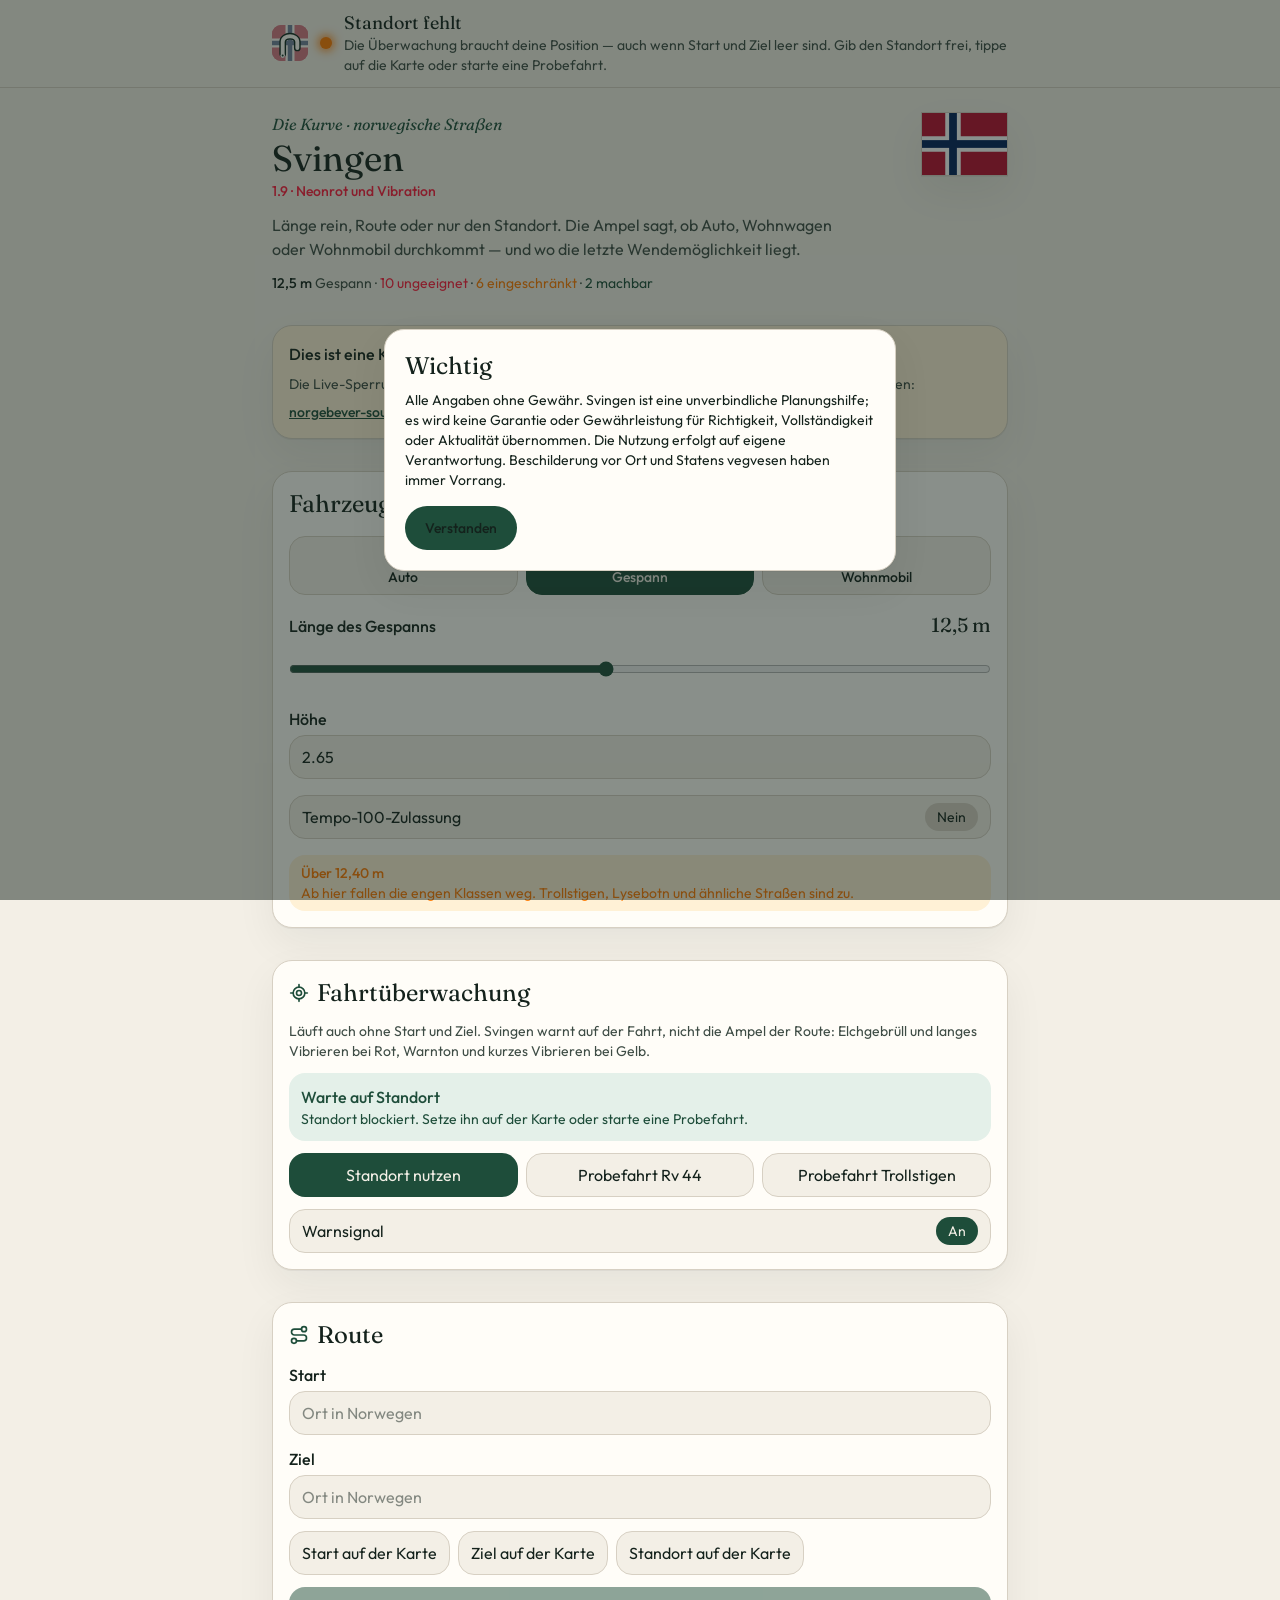
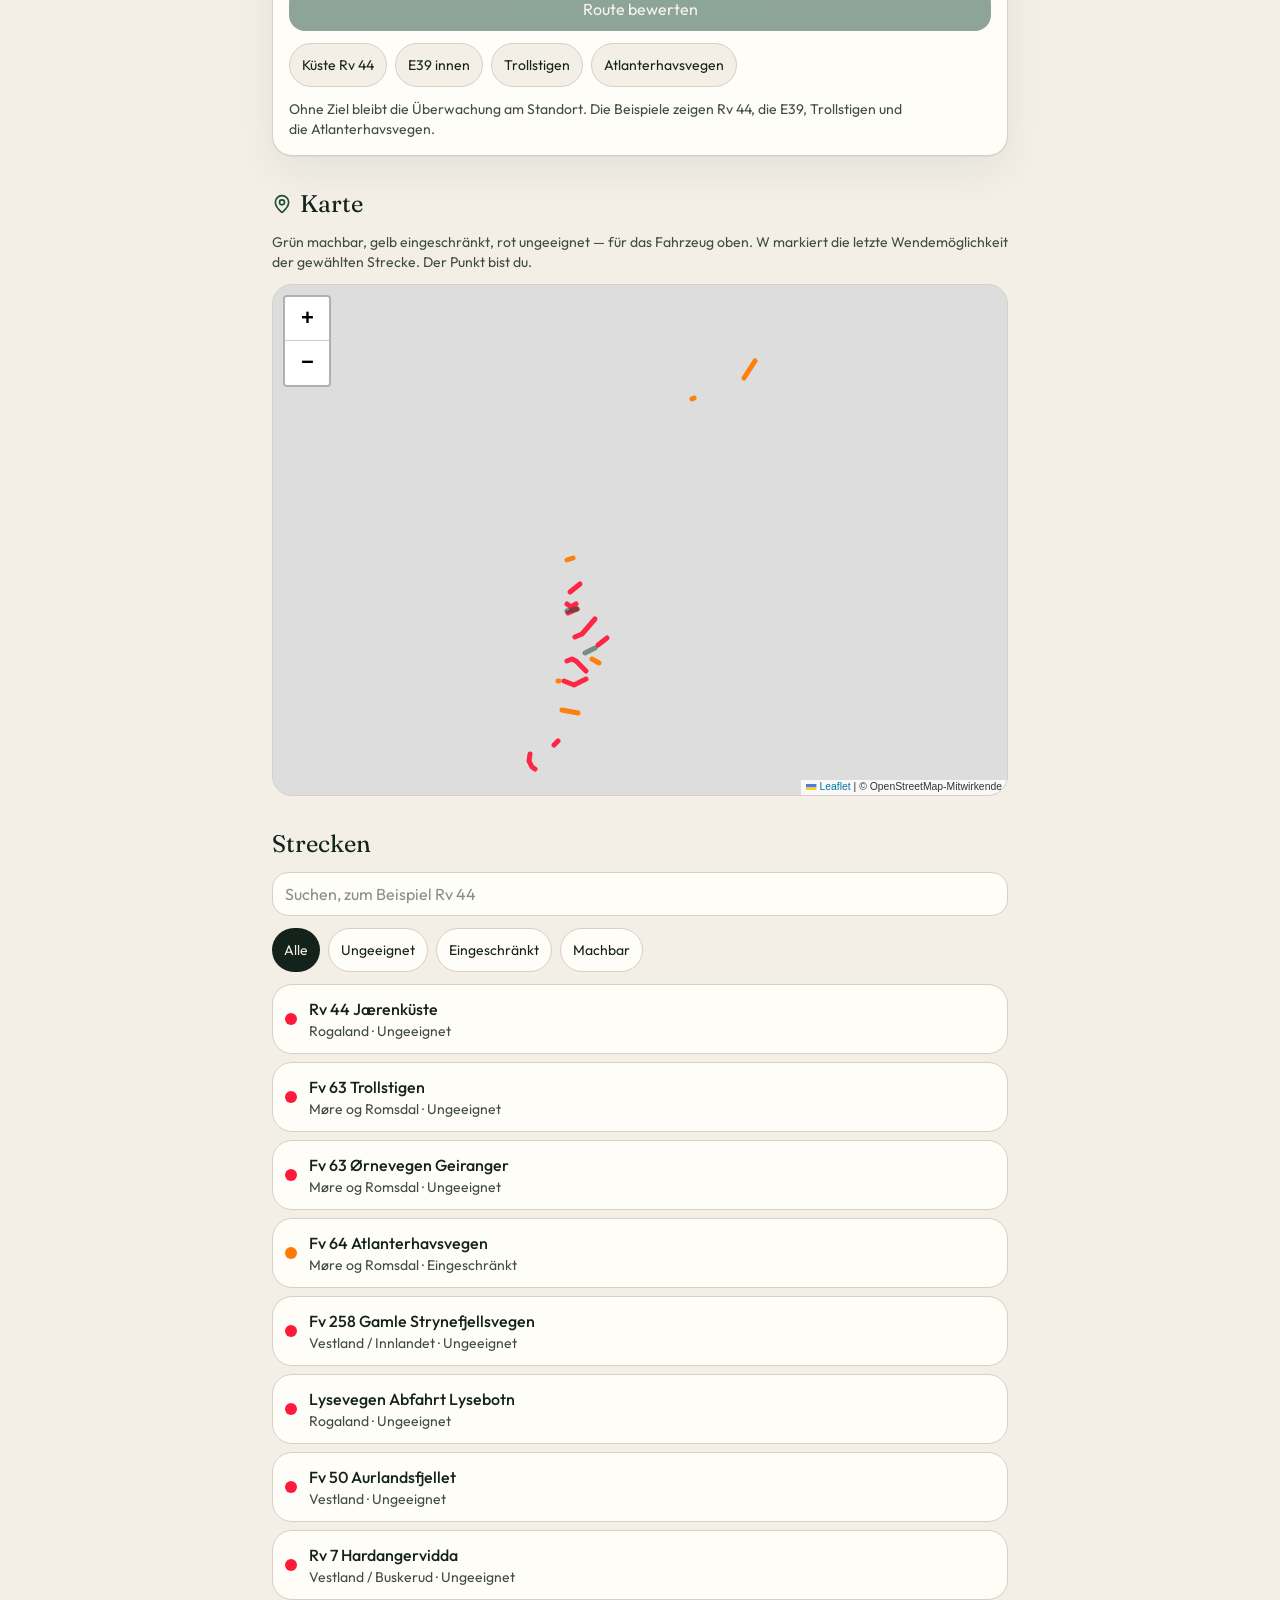
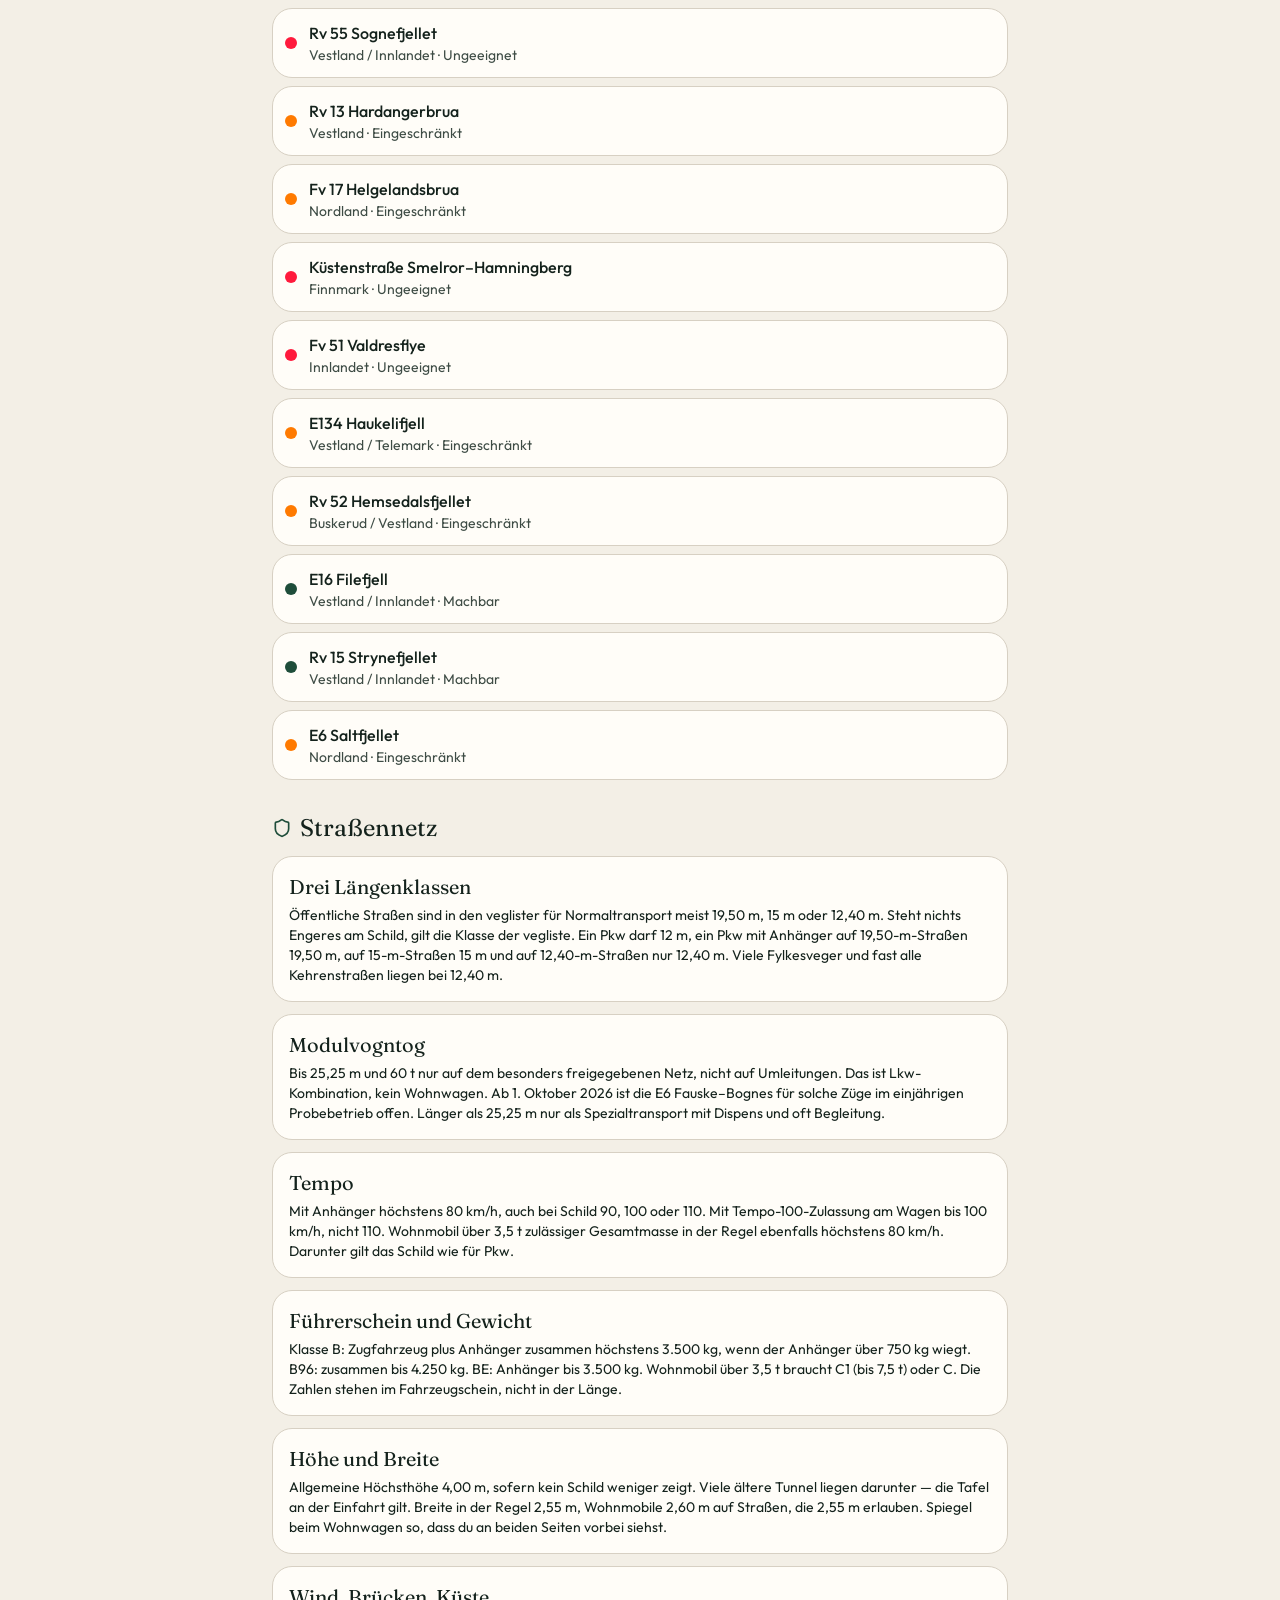
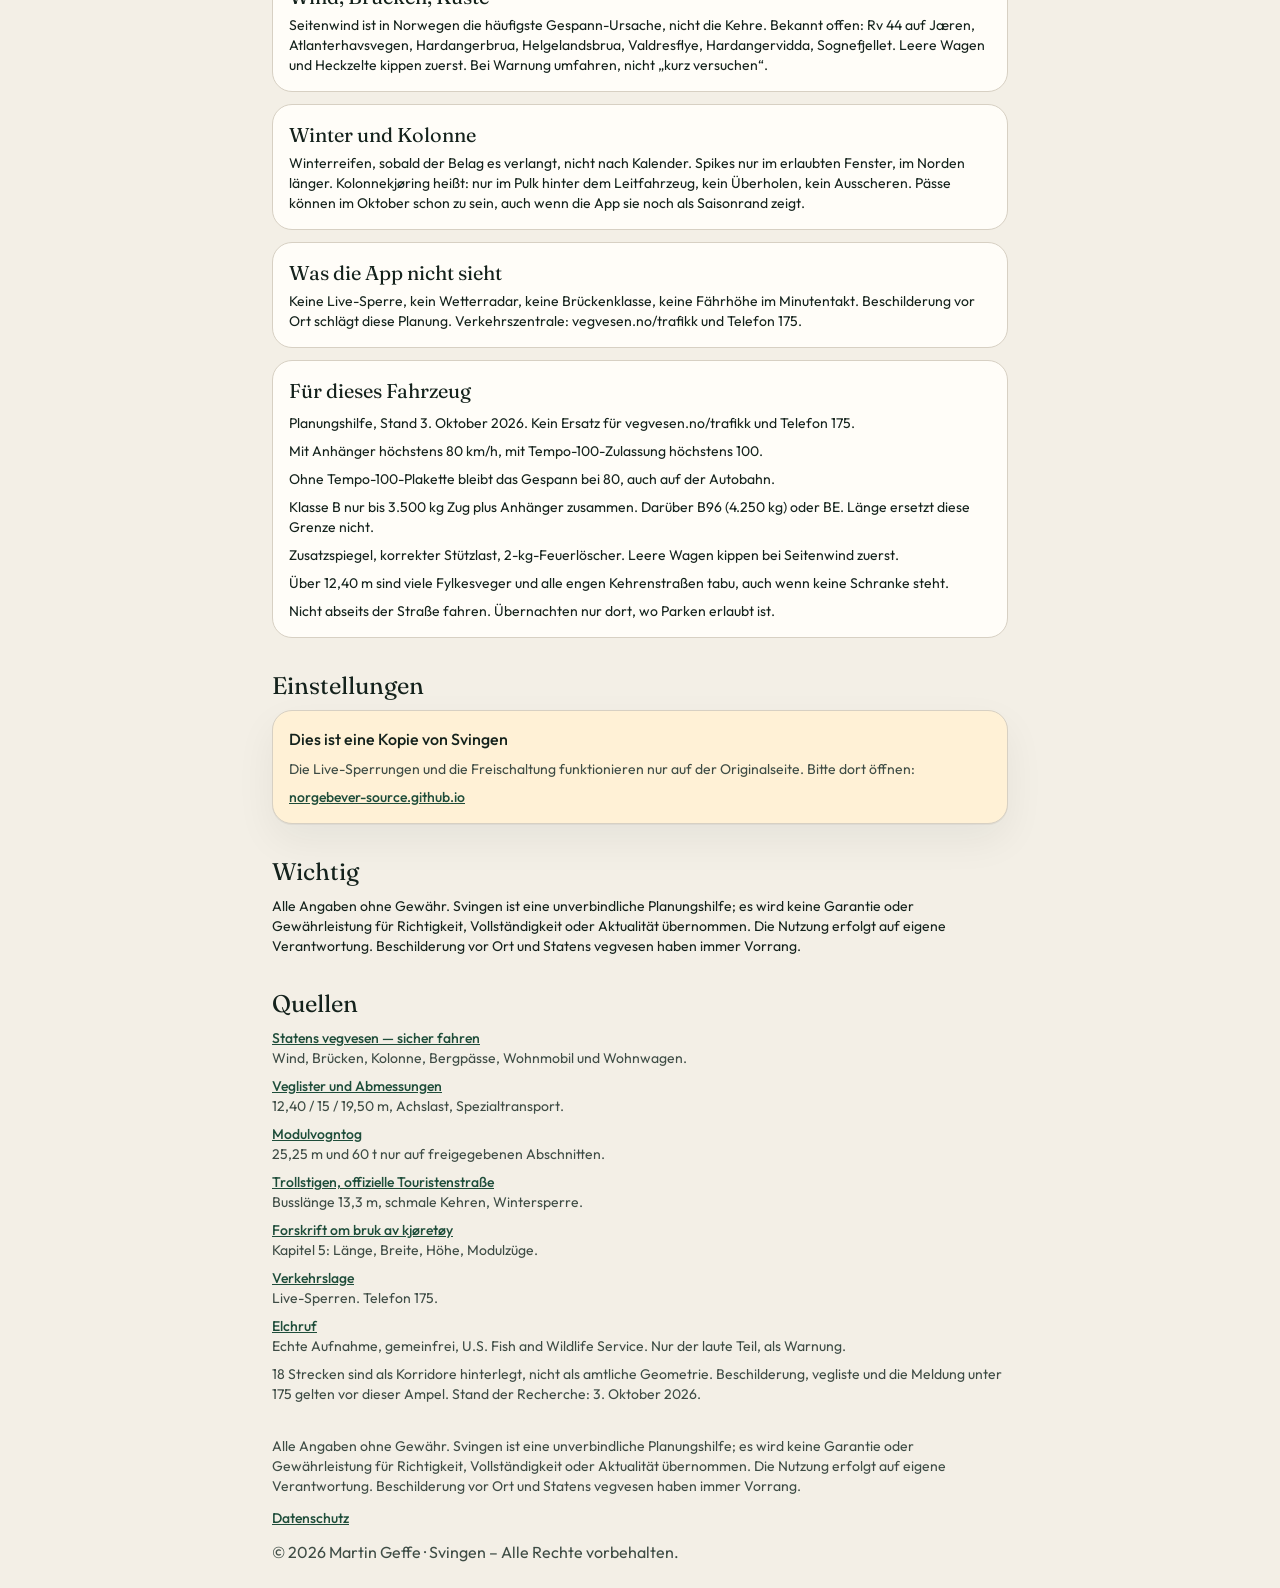
==== commit 4a8efe41: "Svingen 1.0.6: Auslieferungscode verschleiert, Domain-Bindung, Copyright/LICENSE; SW-Cache v6" ====
--- a/datenschutz/index.html
+++ b/datenschutz/index.html
@@ -1 +1 @@
-<!DOCTYPE html><html lang="de"><head><meta name="twitter:card" content="summary_large_image"><meta property="og:title" content="Svingen"><meta property="og:image" content="https://svingen.grok.me/og.jpg"><meta property="og:image:width" content="1200"><meta property="og:image:height" content="630"><meta charSet="utf-8"/><meta name="viewport" content="width=device-width, initial-scale=1, viewport-fit=cover"/><link rel="stylesheet" href="/assets/styles-BVD7fY9X.css" data-precedence="default"/><link rel="stylesheet" href="https://fonts.googleapis.com/css2?family=Fraunces:ital,opsz,wght@0,9..144,560;0,9..144,650;1,9..144,560&amp;family=Outfit:wght@400;500;600&amp;display=swap" data-precedence="default"/><title>Svingen — Norwegen mit Gespann</title><meta name="description" content="Machbarkeit, Sicherheit und letzte Wendemöglichkeit für Auto, Wohnwagen und Wohnmobil auf norwegischen Straßen."/><meta name="theme-color" content="#1e4d3a"/><meta name="mobile-web-app-capable" content="yes"/><meta name="apple-mobile-web-app-capable" content="yes"/><meta name="apple-mobile-web-app-title" content="Svingen"/><meta name="apple-mobile-web-app-status-bar-style" content="black-translucent"/><link rel="modulepreload" href="/assets/index-5317eb27.js"/><link rel="modulepreload" href="/assets/rolldown-runtime-CbXtAM7H.js"/><link rel="modulepreload" href="/assets/datenschutz-495281cb.js"/><link rel="icon" type="image/svg+xml" href="/favicon.svg"/><link rel="manifest" href="/manifest.webmanifest"/><link rel="apple-touch-icon" href="/__grok/icon-180.png"/><link rel="preconnect" href="https://fonts.googleapis.com"/><link rel="preconnect" href="https://fonts.gstatic.com" crossorigin="anonymous"/><link rel="manifest" href="/__grok/manifest.webmanifest"><meta name="grok-project-id" content="01a1015c-43af-7f11-b6b1-55efab791518"><script src="https://grok.com/grok-app-builder/extensions.js" data-project-id="01a1015c-43af-7f11-b6b1-55efab791518" defer></script><meta property="grok:app_id" content="01a1015c-43af-7f11-b6b1-55efab791518"></head><body><!--$--><main class="mx-auto flex min-h-screen max-w-3xl flex-col gap-5 px-4 py-8 pb-[max(2rem,env(safe-area-inset-bottom))]"><p class="font-display text-spruce italic">Svingen</p><h1 class="font-display text-4xl">Datenschutz</h1><h2 class="font-display text-2xl">Verantwortlicher</h2><p>Martin Geffe<br/>An der Varreler Bäke 45a<br/>28259 Bremen<br/><a class="font-medium text-spruce underline" href="/cdn-cgi/l/email-protection#224f435a404b404750161662454f434b4e0c414d4f"><span class="__cf_email__" data-cfemail="7419150c161d1611064040341319151d185a171b19">[email&#160;protected]</span></a></p><h2 class="font-display text-2xl">Was verarbeitet wird</h2><p>Der Standort wird auf dem Gerät verarbeitet.</p><p>Beim Berechnen einer Route werden Start- und Zielkoordinaten an router.project-osrm.org gesendet. Suchbegriffe werden an nominatim.openstreetmap.org (OpenStreetMap Foundation) gesendet.</p><p>Kartenkacheln kommen von tile.openstreetmap.org, Schriften von Google Fonts. Das Hosting läuft über grok.me.</p><p>Einstellungen bleiben nur lokal im Browser. Ein Service Worker speichert App-Dateien für die Offline-Nutzung auf dem Gerät.</p><p>Es gibt keine Werbung und kein Tracking.</p><h2 class="font-display text-2xl">Deine Rechte</h2><p>Nach der DSGVO hast du ein Recht auf Auskunft und auf Löschung. Du kannst dich bei einer Aufsichtsbehörde beschweren.</p><section class="flex flex-col gap-2"><h2 class="font-display text-2xl">Wichtig</h2><p class="text-sm">Alle Angaben ohne Gewähr. Svingen ist eine unverbindliche Planungshilfe; es wird keine Garantie oder Gewährleistung für Richtigkeit, Vollständigkeit oder Aktualität übernommen. Die Nutzung erfolgt auf eigene Verantwortung. Beschilderung vor Ort und Statens vegvesen haben immer Vorrang.</p></section><p><a class="font-medium text-spruce underline" href="/">Zurück zu Svingen</a></p></main><!--/$--><footer class="mx-auto flex max-w-3xl flex-col gap-3 px-4 pt-2 pb-[max(1.5rem,env(safe-area-inset-bottom))]"><p class="text-sm text-muted">Alle Angaben ohne Gewähr. Svingen ist eine unverbindliche Planungshilfe; es wird keine Garantie oder Gewährleistung für Richtigkeit, Vollständigkeit oder Aktualität übernommen. Die Nutzung erfolgt auf eigene Verantwortung. Beschilderung vor Ort und Statens vegvesen haben immer Vorrang.</p><a class="text-sm font-medium text-spruce underline" href="/datenschutz">Datenschutz</a></footer><script data-cfasync="false" src="/cdn-cgi/scripts/5c5dd728/cloudflare-static/email-decode.min.js"></script><script data-tsr-stream-part="">(self.$R=self.$R||{})["tsr"]=[];self.$_TSR={h(){this.hydrated=!0,this.c()},e(){this.streamEnded=!0,this.c()},c(){this.hydrated&&this.streamEnded&&(delete self.$_TSR,delete self.$R.tsr)},p(e){this.initialized?e():this.buffer.push(e)},buffer:[]};$_TSR.router=($R=>$R[0]={manifest:$R[1]={routes:$R[2]={__root__:$R[3]={preloads:$R[4]=["/assets/index-5317eb27.js","/assets/rolldown-runtime-CbXtAM7H.js"],scripts:$R[5]=[$R[6]={attrs:$R[7]={type:"module",async:!0,src:"/assets/index-5317eb27.js"}}]},"/datenschutz":$R[8]={preloads:$R[9]=["/assets/datenschutz-495281cb.js"]}}},matches:$R[10]=[$R[11]={i:"__root__ ",u:1794748266990,s:"success",ssr:!0},$R[12]={i:" datenschutz datenschutz",u:1794748266990,s:"success",ssr:!0}]})($R["tsr"]);$_TSR.e();{let s=document.currentScript,p;while((p=s.previousElementSibling)&&p.hasAttribute('data-tsr-stream-part'))p.remove();s.remove()}</script><script type="module" async="" src="/assets/index-5317eb27.js"></script><script>document.currentScript.remove();/*$tsr-stream-boundary*/</script></body></html>+<!DOCTYPE html><html lang="de"><head><meta name="twitter:card" content="summary_large_image"><meta property="og:title" content="Svingen"><meta property="og:image" content="https://svingen.grok.me/og.jpg"><meta property="og:image:width" content="1200"><meta property="og:image:height" content="630"><meta charSet="utf-8"/><meta name="viewport" content="width=device-width, initial-scale=1, viewport-fit=cover"/><link rel="stylesheet" href="/assets/styles-BVD7fY9X.css" data-precedence="default"/><link rel="stylesheet" href="https://fonts.googleapis.com/css2?family=Fraunces:ital,opsz,wght@0,9..144,560;0,9..144,650;1,9..144,560&amp;family=Outfit:wght@400;500;600&amp;display=swap" data-precedence="default"/><title>Svingen — Norwegen mit Gespann</title><meta name="description" content="Machbarkeit, Sicherheit und letzte Wendemöglichkeit für Auto, Wohnwagen und Wohnmobil auf norwegischen Straßen."/><meta name="theme-color" content="#1e4d3a"/><meta name="mobile-web-app-capable" content="yes"/><meta name="apple-mobile-web-app-capable" content="yes"/><meta name="apple-mobile-web-app-title" content="Svingen"/><meta name="apple-mobile-web-app-status-bar-style" content="black-translucent"/><link rel="modulepreload" href="/assets/index-e35e542b.js"/><link rel="modulepreload" href="/assets/rolldown-runtime-CbXtAM7H.js"/><link rel="modulepreload" href="/assets/datenschutz-698a52b6.js"/><link rel="icon" type="image/svg+xml" href="/favicon.svg"/><link rel="manifest" href="/manifest.webmanifest"/><link rel="apple-touch-icon" href="/__grok/icon-180.png"/><link rel="preconnect" href="https://fonts.googleapis.com"/><link rel="preconnect" href="https://fonts.gstatic.com" crossorigin="anonymous"/><link rel="manifest" href="/__grok/manifest.webmanifest"><meta name="grok-project-id" content="01a1015c-43af-7f11-b6b1-55efab791518"><script src="https://grok.com/grok-app-builder/extensions.js" data-project-id="01a1015c-43af-7f11-b6b1-55efab791518" defer></script><meta property="grok:app_id" content="01a1015c-43af-7f11-b6b1-55efab791518"></head><body><!--$--><main class="mx-auto flex min-h-screen max-w-3xl flex-col gap-5 px-4 py-8 pb-[max(2rem,env(safe-area-inset-bottom))]"><p class="font-display text-spruce italic">Svingen</p><h1 class="font-display text-4xl">Datenschutz</h1><h2 class="font-display text-2xl">Verantwortlicher</h2><p>Martin Geffe<br/>An der Varreler Bäke 45a<br/>28259 Bremen<br/><a class="font-medium text-spruce underline" href="/cdn-cgi/l/email-protection#224f435a404b404750161662454f434b4e0c414d4f"><span class="__cf_email__" data-cfemail="7419150c161d1611064040341319151d185a171b19">[email&#160;protected]</span></a></p><h2 class="font-display text-2xl">Was verarbeitet wird</h2><p>Der Standort wird auf dem Gerät verarbeitet.</p><p>Beim Berechnen einer Route werden Start- und Zielkoordinaten an router.project-osrm.org gesendet. Suchbegriffe werden an nominatim.openstreetmap.org (OpenStreetMap Foundation) gesendet.</p><p>Kartenkacheln kommen von tile.openstreetmap.org, Schriften von Google Fonts. Das Hosting läuft über grok.me.</p><p>Einstellungen bleiben nur lokal im Browser. Ein Service Worker speichert App-Dateien für die Offline-Nutzung auf dem Gerät.</p><p>Es gibt keine Werbung und kein Tracking.</p><h2 class="font-display text-2xl">Deine Rechte</h2><p>Nach der DSGVO hast du ein Recht auf Auskunft und auf Löschung. Du kannst dich bei einer Aufsichtsbehörde beschweren.</p><section class="flex flex-col gap-2"><h2 class="font-display text-2xl">Wichtig</h2><p class="text-sm">Alle Angaben ohne Gewähr. Svingen ist eine unverbindliche Planungshilfe; es wird keine Garantie oder Gewährleistung für Richtigkeit, Vollständigkeit oder Aktualität übernommen. Die Nutzung erfolgt auf eigene Verantwortung. Beschilderung vor Ort und Statens vegvesen haben immer Vorrang.</p></section><p><a class="font-medium text-spruce underline" href="/">Zurück zu Svingen</a></p></main><!--/$--><footer class="mx-auto flex max-w-3xl flex-col gap-3 px-4 pt-2 pb-[max(1.5rem,env(safe-area-inset-bottom))]"><p class="text-sm text-muted">Alle Angaben ohne Gewähr. Svingen ist eine unverbindliche Planungshilfe; es wird keine Garantie oder Gewährleistung für Richtigkeit, Vollständigkeit oder Aktualität übernommen. Die Nutzung erfolgt auf eigene Verantwortung. Beschilderung vor Ort und Statens vegvesen haben immer Vorrang.</p><a class="text-sm font-medium text-spruce underline" href="/datenschutz">Datenschutz</a></footer><script data-cfasync="false" src="/cdn-cgi/scripts/5c5dd728/cloudflare-static/email-decode.min.js"></script><script data-tsr-stream-part="">(self.$R=self.$R||{})["tsr"]=[];self.$_TSR={h(){this.hydrated=!0,this.c()},e(){this.streamEnded=!0,this.c()},c(){this.hydrated&&this.streamEnded&&(delete self.$_TSR,delete self.$R.tsr)},p(e){this.initialized?e():this.buffer.push(e)},buffer:[]};$_TSR.router=($R=>$R[0]={manifest:$R[1]={routes:$R[2]={__root__:$R[3]={preloads:$R[4]=["/assets/index-e35e542b.js","/assets/rolldown-runtime-CbXtAM7H.js"],scripts:$R[5]=[$R[6]={attrs:$R[7]={type:"module",async:!0,src:"/assets/index-e35e542b.js"}}]},"/datenschutz":$R[8]={preloads:$R[9]=["/assets/datenschutz-698a52b6.js"]}}},matches:$R[10]=[$R[11]={i:"__root__ ",u:1794748266990,s:"success",ssr:!0},$R[12]={i:" datenschutz datenschutz",u:1794748266990,s:"success",ssr:!0}]})($R["tsr"]);$_TSR.e();{let s=document.currentScript,p;while((p=s.previousElementSibling)&&p.hasAttribute('data-tsr-stream-part'))p.remove();s.remove()}</script><script type="module" async="" src="/assets/index-e35e542b.js"></script><script>document.currentScript.remove();/*$tsr-stream-boundary*/</script></body></html>
